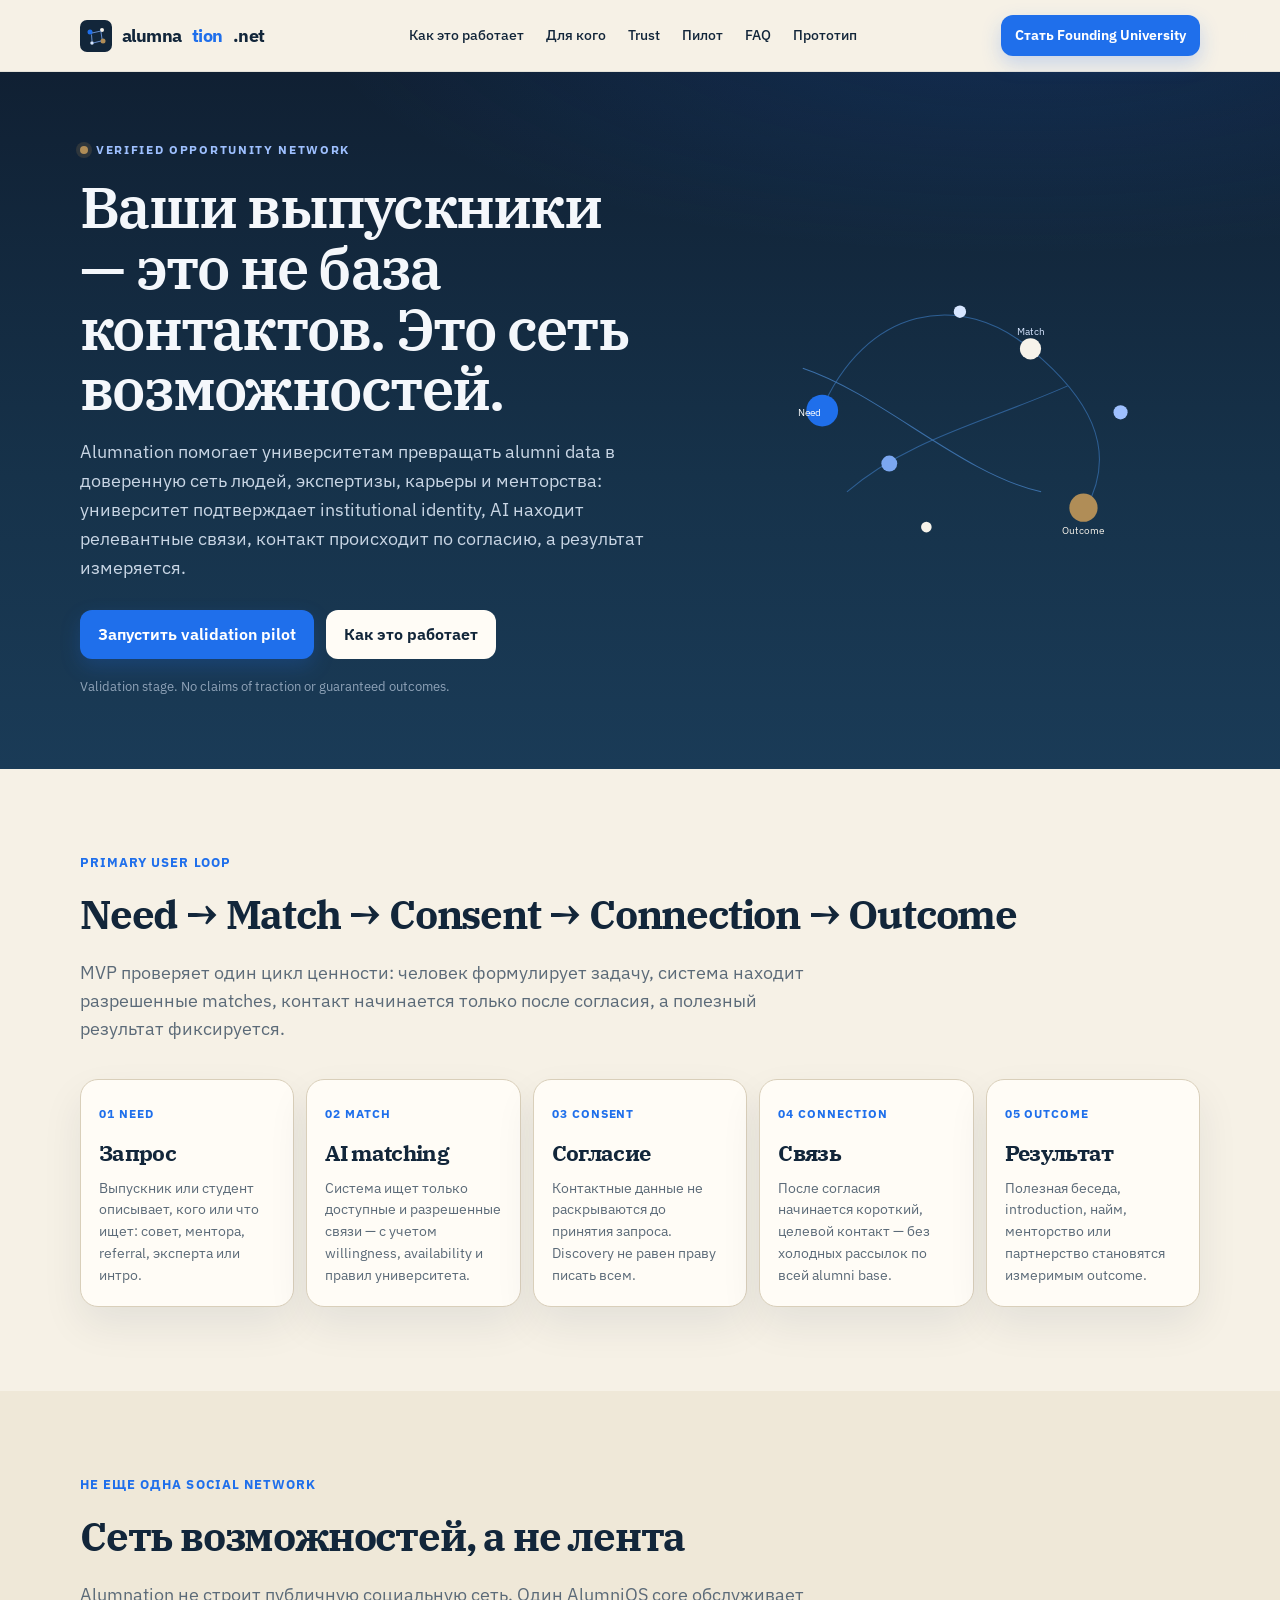
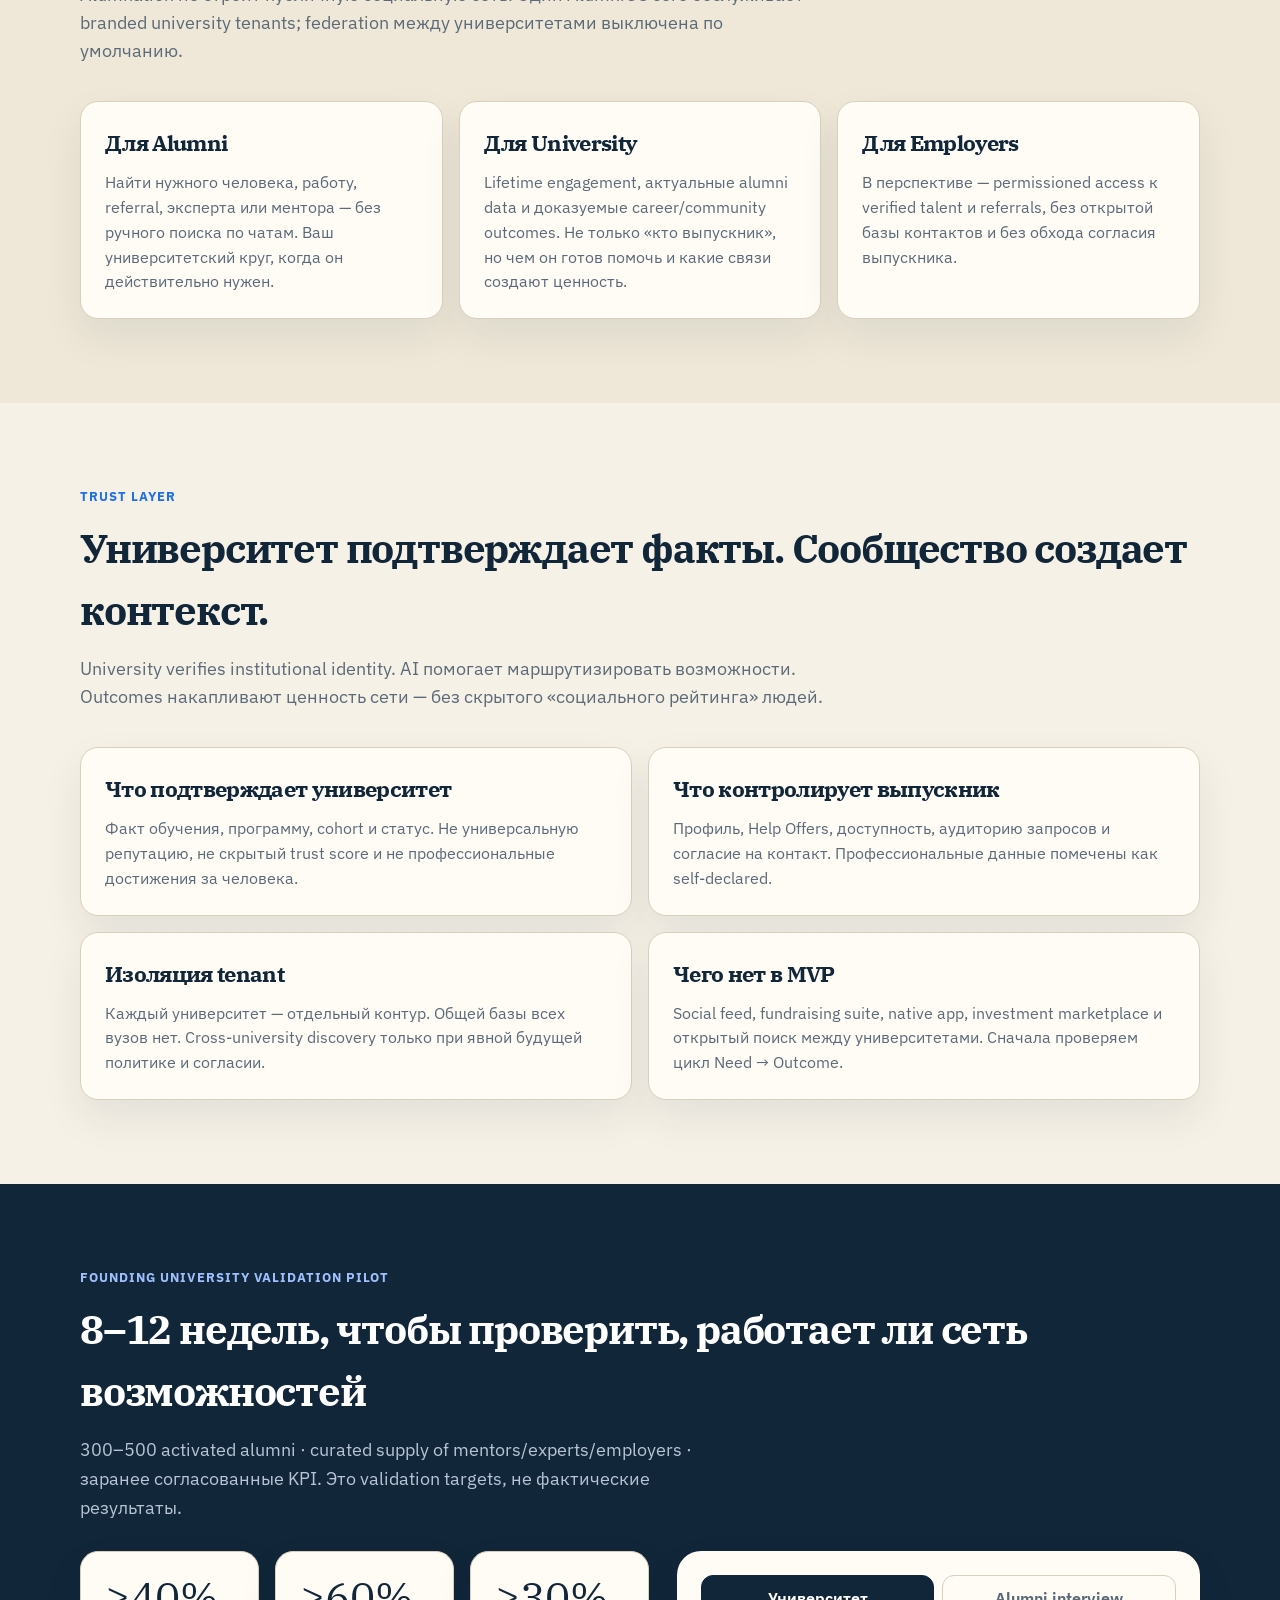
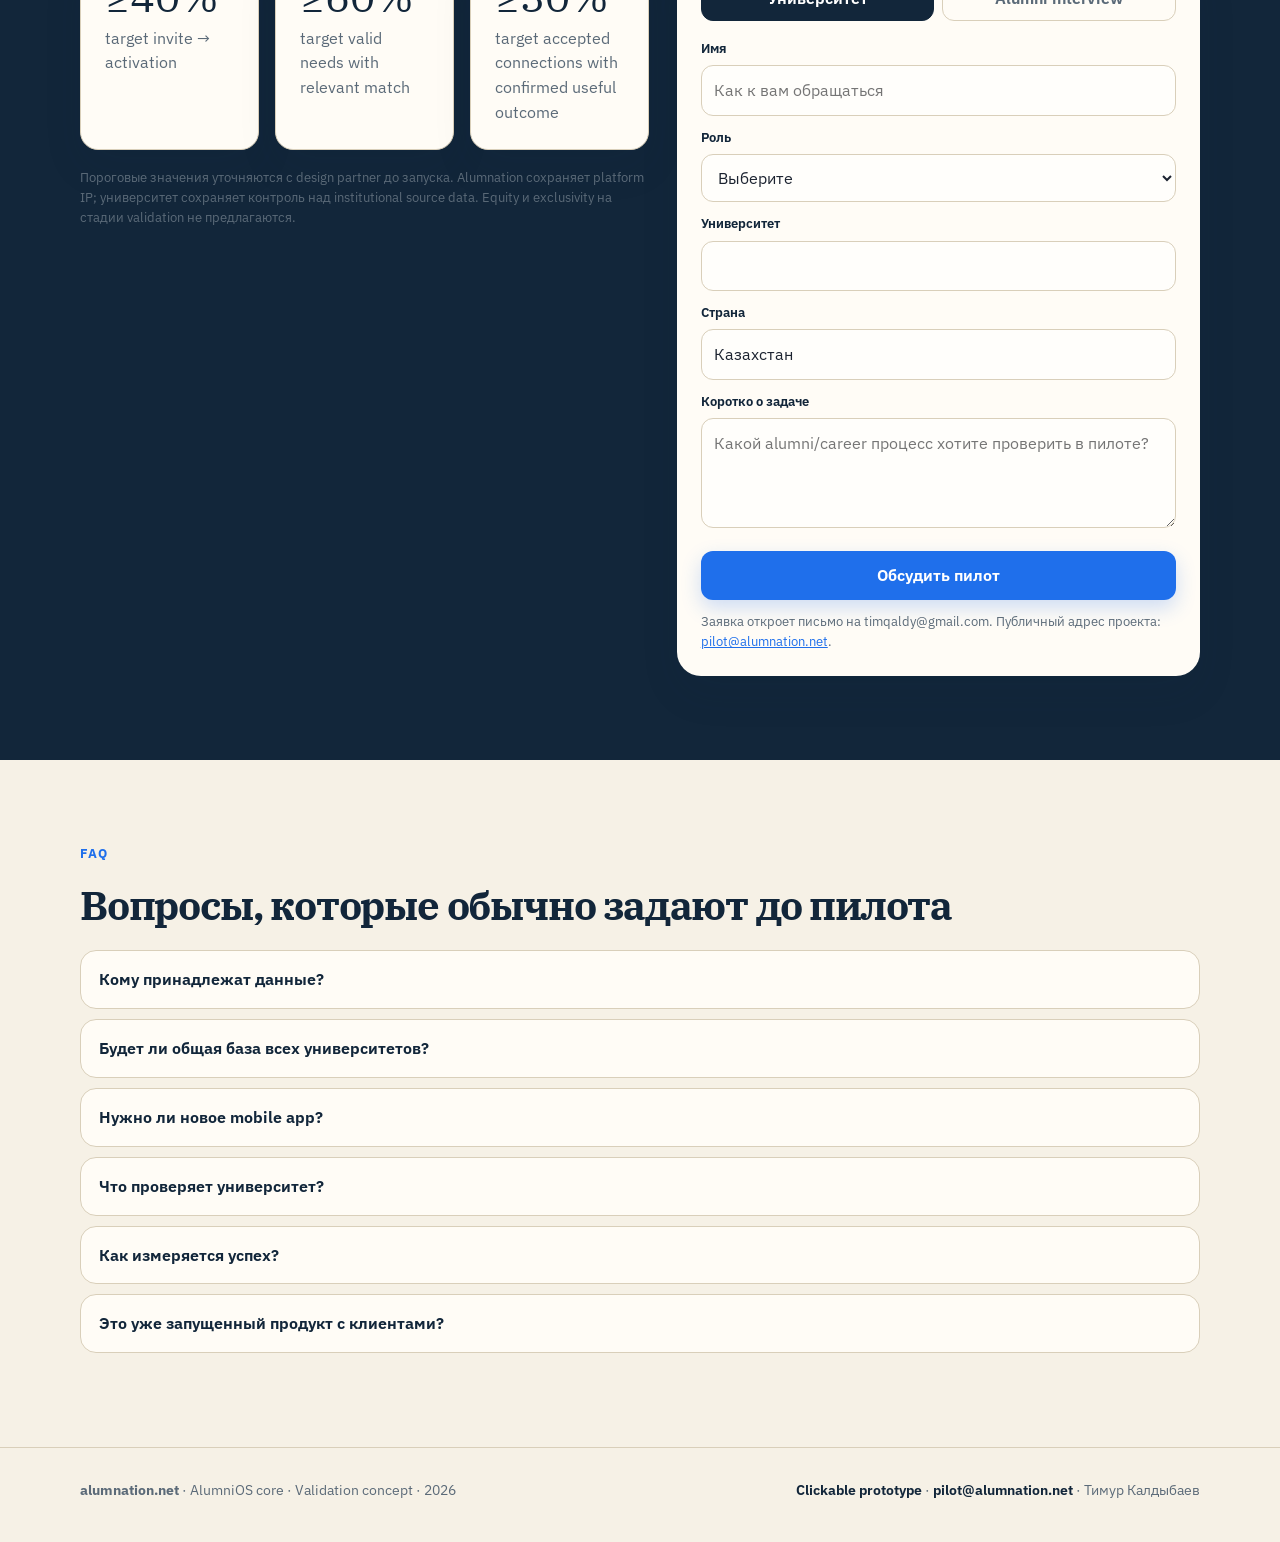
==== index.html @ 116d9bea "Publish Alumnation validation landing for alumnation.net. Co-authored-by: Cursor <cursoragent@cursor" ====
<!doctype html>
<html lang="ru">
<head>
  <meta charset="utf-8">
  <meta name="viewport" content="width=device-width, initial-scale=1">
  <title>Alumnation — verified opportunity network</title>
  <meta name="description" content="Alumnation помогает университетам превращать alumni data в доверенную сеть людей, экспертизы, карьеры и менторства. Validation pilot для Founding University.">
  <link rel="canonical" href="https://alumnation.net/">
  <meta property="og:type" content="website">
  <meta property="og:url" content="https://alumnation.net/">
  <meta property="og:title" content="Alumnation — verified opportunity network">
  <meta property="og:description" content="Ваши выпускники — это не база контактов. Это сеть возможностей.">
  <meta property="og:locale" content="ru_RU">
  <meta name="twitter:card" content="summary_large_image">
  <link rel="icon" href="assets/favicon.svg" type="image/svg+xml">
  <link rel="preconnect" href="https://fonts.googleapis.com">
  <link rel="preconnect" href="https://fonts.gstatic.com" crossorigin>
  <link href="https://fonts.googleapis.com/css2?family=IBM+Plex+Sans:wght@400;500;600;700&family=IBM+Plex+Serif:wght@500;600&display=swap" rel="stylesheet">
  <link rel="stylesheet" href="css/styles.css">
  <script type="application/ld+json">
  {
    "@context": "https://schema.org",
    "@type": "Organization",
    "name": "Alumnation",
    "url": "https://alumnation.net",
    "email": "pilot@alumnation.net",
    "description": "Verified opportunity network for universities and alumni. Validation stage."
  }
  </script>
</head>
<body>
  <a class="skip" href="#main">К содержанию</a>
  <header class="site-header">
    <div class="wrap header-inner">
      <a class="brand" href="./">
        <img class="brand-mark" src="assets/favicon.svg" alt="">
        alumna<b>tion</b>.net
      </a>
      <nav class="nav" id="nav">
        <a href="#how">Как это работает</a>
        <a href="#why">Для кого</a>
        <a href="#trust">Trust</a>
        <a href="#pilot">Пилот</a>
        <a href="#faq">FAQ</a>
        <a href="prototype.html">Прототип</a>
      </nav>
      <a class="btn header-cta" href="#pilot" data-event="cta_pilot_click" data-source="header">Стать Founding University</a>
      <button class="menu-toggle" type="button" aria-label="Меню" aria-expanded="false">☰</button>
    </div>
  </header>

  <main id="main">
    <section class="hero">
      <div class="wrap hero-grid">
        <div>
          <div class="eyebrow">VERIFIED OPPORTUNITY NETWORK</div>
          <h1>Ваши выпускники — это не база контактов. Это сеть возможностей.</h1>
          <p class="lead">Alumnation помогает университетам превращать alumni data в доверенную сеть людей, экспертизы, карьеры и менторства: университет подтверждает institutional identity, AI находит релевантные связи, контакт происходит по согласию, а результат измеряется.</p>
          <div class="hero-actions">
            <a class="btn" href="#pilot" data-event="cta_pilot_click" data-source="hero">Запустить validation pilot</a>
            <a class="btn light" href="#how">Как это работает</a>
          </div>
          <p class="trust-note">Validation stage. No claims of traction or guaranteed outcomes.</p>
        </div>
        <div class="network" aria-hidden="true">
          <svg viewBox="0 0 520 420" fill="none">
            <path d="M90 210 C140 90, 250 70, 330 140 C390 190, 430 250, 390 320" stroke="#2E5F94" stroke-width="1.2"/>
            <path d="M120 300 C190 240, 280 220, 370 180" stroke="#2E5F94" stroke-width="1.2"/>
            <path d="M70 160 C160 190, 250 280, 340 300" stroke="#3B6FA8" stroke-width="1.2"/>
            <circle class="node-pulse" cx="92" cy="208" r="18" fill="#1F6FEB"/>
            <circle class="node-pulse" cx="328" cy="138" r="12" fill="#F7F3EA"/>
            <circle class="node-pulse" cx="388" cy="318" r="16" fill="#B08D57"/>
            <circle cx="168" cy="268" r="9" fill="#7BA7F0"/>
            <circle cx="248" cy="96" r="7" fill="#D7E6FF"/>
            <circle cx="430" cy="210" r="8" fill="#9EC0FF"/>
            <circle cx="210" cy="340" r="6" fill="#F7F3EA"/>
            <text x="78" y="214" text-anchor="middle" fill="#fff" font-size="11" font-family="IBM Plex Sans, sans-serif">Need</text>
            <text x="328" y="122" text-anchor="middle" fill="#D7E6FF" font-size="11" font-family="IBM Plex Sans, sans-serif">Match</text>
            <text x="388" y="348" text-anchor="middle" fill="#F7F3EA" font-size="11" font-family="IBM Plex Sans, sans-serif">Outcome</text>
          </svg>
        </div>
      </div>
    </section>

    <section class="section" id="how">
      <div class="wrap">
        <p class="kicker">Primary user loop</p>
        <h2>Need → Match → Consent → Connection → Outcome</h2>
        <p class="sub">MVP проверяет один цикл ценности: человек формулирует задачу, система находит разрешенные matches, контакт начинается только после согласия, а полезный результат фиксируется.</p>
        <div class="loop">
          <article class="loop-item"><span>01 NEED</span><h3>Запрос</h3><p>Выпускник или студент описывает, кого или что ищет: совет, ментора, referral, эксперта или интро.</p></article>
          <article class="loop-item"><span>02 MATCH</span><h3>AI matching</h3><p>Система ищет только доступные и разрешенные связи — с учетом willingness, availability и правил университета.</p></article>
          <article class="loop-item"><span>03 CONSENT</span><h3>Согласие</h3><p>Контактные данные не раскрываются до принятия запроса. Discovery не равен праву писать всем.</p></article>
          <article class="loop-item"><span>04 CONNECTION</span><h3>Связь</h3><p>После согласия начинается короткий, целевой контакт — без холодных рассылок по всей alumni base.</p></article>
          <article class="loop-item"><span>05 OUTCOME</span><h3>Результат</h3><p>Полезная беседа, introduction, найм, менторство или партнерство становятся измеримым outcome.</p></article>
        </div>
      </div>
    </section>

    <section class="section soft" id="why">
      <div class="wrap">
        <p class="kicker">Не еще одна social network</p>
        <h2>Сеть возможностей, а не лента</h2>
        <p class="sub">Alumnation не строит публичную социальную сеть. Один AlumniOS core обслуживает branded university tenants; federation между университетами выключена по умолчанию.</p>
        <div class="grid-3">
          <article class="card">
            <h3>Для Alumni</h3>
            <p>Найти нужного человека, работу, referral, эксперта или ментора — без ручного поиска по чатам. Ваш университетский круг, когда он действительно нужен.</p>
          </article>
          <article class="card">
            <h3>Для University</h3>
            <p>Lifetime engagement, актуальные alumni data и доказуемые career/community outcomes. Не только «кто выпускник», но чем он готов помочь и какие связи создают ценность.</p>
          </article>
          <article class="card">
            <h3>Для Employers</h3>
            <p>В перспективе — permissioned access к verified talent и referrals, без открытой базы контактов и без обхода согласия выпускника.</p>
          </article>
        </div>
      </div>
    </section>

    <section class="section" id="trust">
      <div class="wrap">
        <p class="kicker">Trust layer</p>
        <h2>Университет подтверждает факты. Сообщество создает контекст.</h2>
        <p class="sub">University verifies institutional identity. AI помогает маршрутизировать возможности. Outcomes накапливают ценность сети — без скрытого «социального рейтинга» людей.</p>
        <div class="grid-2">
          <article class="card">
            <h3>Что подтверждает университет</h3>
            <p>Факт обучения, программу, cohort и статус. Не универсальную репутацию, не скрытый trust score и не профессиональные достижения за человека.</p>
          </article>
          <article class="card">
            <h3>Что контролирует выпускник</h3>
            <p>Профиль, Help Offers, доступность, аудиторию запросов и согласие на контакт. Профессиональные данные помечены как self-declared.</p>
          </article>
          <article class="card">
            <h3>Изоляция tenant</h3>
            <p>Каждый университет — отдельный контур. Общей базы всех вузов нет. Cross-university discovery только при явной будущей политике и согласии.</p>
          </article>
          <article class="card">
            <h3>Чего нет в MVP</h3>
            <p>Social feed, fundraising suite, native app, investment marketplace и открытый поиск между университетами. Сначала проверяем цикл Need → Outcome.</p>
          </article>
        </div>
      </div>
    </section>

    <section class="section navy" id="pilot">
      <div class="wrap">
        <p class="kicker">Founding University Validation Pilot</p>
        <h2>8–12 недель, чтобы проверить, работает ли сеть возможностей</h2>
        <p class="lead">300–500 activated alumni · curated supply of mentors/experts/employers · заранее согласованные KPI. Это validation targets, не фактические результаты.</p>
        <div class="pilot-layout">
          <div>
            <div class="grid-3" style="margin-bottom:18px">
              <article class="card"><div class="metric">≥40%</div><p>target invite → activation</p></article>
              <article class="card"><div class="metric">≥60%</div><p>target valid needs with relevant match</p></article>
              <article class="card"><div class="metric">≥30%</div><p>target accepted connections with confirmed useful outcome</p></article>
            </div>
            <p class="small">Пороговые значения уточняются с design partner до запуска. Alumnation сохраняет platform IP; университет сохраняет контроль над institutional source data. Equity и exclusivity на стадии validation не предлагаются.</p>
          </div>
          <div class="form">
            <div class="tabs">
              <button class="tab active" type="button" data-target="university">Университет</button>
              <button class="tab" type="button" data-target="alumni">Alumni interview</button>
            </div>
            <form id="university-form">
                <label for="name">Имя</label>
                <input id="name" name="Имя" required placeholder="Как к вам обращаться">
                <label for="role">Роль</label>
                <select id="role" name="Роль" required>
                  <option value="">Выберите</option>
                  <option>Rector / leadership</option>
                  <option>Alumni Office / Advancement</option>
                  <option>Career Center</option>
                  <option>IT / Security</option>
                  <option>Другое</option>
                </select>
                <label for="university">Университет</label>
                <input id="university" name="Университет" required>
                <label for="country">Страна</label>
                <input id="country" name="Страна" value="Казахстан">
                <label for="message">Коротко о задаче</label>
                <textarea id="message" name="Сообщение" placeholder="Какой alumni/career процесс хотите проверить в пилоте?"></textarea>
                <button class="btn" type="submit" data-event="pilot_form_submit" data-source="university">Обсудить пилот</button>
            </form>
            <form id="alumni-form" hidden>
                <label for="aname">Имя</label>
                <input id="aname" name="Имя" required>
                <label for="auni">Университет</label>
                <input id="auni" name="Университет" required>
                <label for="amail">Email</label>
                <input id="amail" name="Email" type="email" required>
                <label for="anote">Чем готовы поделиться в интервью</label>
                <textarea id="anote" name="Комментарий" placeholder="Как сейчас ищете помощь внутри alumni network?"></textarea>
                <button class="btn" type="submit" data-event="pilot_form_submit" data-source="alumni">Записаться на интервью</button>
            </form>
            <p class="form-note">Заявка откроет письмо на timqaldy@gmail.com. Публичный адрес проекта: <a href="mailto:pilot@alumnation.net">pilot@alumnation.net</a>.</p>
          </div>
        </div>
      </div>
    </section>

    <section class="section" id="faq">
      <div class="wrap">
        <p class="kicker">FAQ</p>
        <h2>Вопросы, которые обычно задают до пилота</h2>
        <div class="faq">
          <details>
            <summary>Кому принадлежат данные?</summary>
            <p>University source data остается под контролем университета и договора. Участники управляют видимостью профиля и согласием. Alumnation обрабатывает данные, чтобы предоставить сервис.</p>
          </details>
          <details>
            <summary>Будет ли общая база всех университетов?</summary>
            <p>Нет. Каждый tenant изолирован. Cross-university discovery потребует отдельной будущей federation policy и явного согласия.</p>
          </details>
          <details>
            <summary>Нужно ли новое mobile app?</summary>
            <p>Нет для MVP. Сначала responsive web/PWA и существующие каналы приглашений.</p>
          </details>
          <details>
            <summary>Что проверяет университет?</summary>
            <p>Institutional facts: affiliation, программа, степень, статус. Это не универсальный reputation score.</p>
          </details>
          <details>
            <summary>Как измеряется успех?</summary>
            <p>Activation, Help Offer supply, реальные Needs, relevant matches, accepted connections и confirmed useful outcomes. Не MAU ради MAU.</p>
          </details>
          <details>
            <summary>Это уже запущенный продукт с клиентами?</summary>
            <p>Нет. Сейчас validation stage: Founding University pilot, интервью и проверка loop ценности. Мы не заявляем traction и не обещаем гарантированные outcomes.</p>
          </details>
        </div>
      </div>
    </section>
  </main>

  <footer class="footer">
    <div class="wrap footer-inner">
      <div><b>alumnation.net</b> · AlumniOS core · Validation concept · 2026</div>
      <div>
        <a href="prototype.html">Clickable prototype</a>
        · <a href="mailto:pilot@alumnation.net">pilot@alumnation.net</a>
        · Тимур Калдыбаев
      </div>
    </div>
  </footer>
  <script src="js/main.js"></script>
</body>
</html>
---- css/styles.css ----
:root {
  --navy: #12263A;
  --navy-deep: #0B1824;
  --blue: #1F6FEB;
  --blue-hover: #1558C0;
  --blue-soft: #D7E6FF;
  --gold: #B08D57;
  --paper: #F6F1E6;
  --paper-2: #EFE8D8;
  --ink: #1C2330;
  --muted: #5B6A78;
  --line: #D9CFBA;
  --white: #FFFCF6;
  --shadow: 0 18px 40px rgba(18, 38, 58, 0.08);
  --radius: 18px;
  --max: 1120px;
  --header: 72px;
}

* { box-sizing: border-box; }
html { scroll-behavior: smooth; }
html, body { margin: 0; padding: 0; }
body {
  font-family: "IBM Plex Sans", "Segoe UI", sans-serif;
  color: var(--ink);
  background: var(--paper);
  line-height: 1.55;
}

img, svg { max-width: 100%; display: block; }
a { color: var(--blue); }
button, input, select, textarea { font: inherit; }

.skip {
  position: absolute;
  left: -999px;
  top: 8px;
  background: var(--blue);
  color: #fff;
  padding: 8px 12px;
  z-index: 100;
}
.skip:focus { left: 8px; }

.wrap {
  width: min(var(--max), calc(100% - 40px));
  margin: 0 auto;
}

.site-header {
  position: sticky;
  top: 0;
  z-index: 20;
  height: var(--header);
  display: flex;
  align-items: center;
  background: rgba(246, 241, 230, 0.88);
  backdrop-filter: blur(16px);
  border-bottom: 1px solid rgba(18, 38, 58, 0.08);
}

.header-inner {
  display: flex;
  align-items: center;
  justify-content: space-between;
  gap: 16px;
}

.brand {
  display: flex;
  align-items: center;
  gap: 10px;
  text-decoration: none;
  color: var(--navy);
  font-weight: 700;
  font-size: 18px;
  letter-spacing: -0.03em;
}
.brand b { color: var(--blue); font-weight: 700; }
.brand-mark {
  width: 32px;
  height: 32px;
}

.nav {
  display: flex;
  align-items: center;
  gap: 22px;
}
.nav a {
  color: var(--navy);
  text-decoration: none;
  font-size: 14px;
  font-weight: 500;
}
.nav a:hover { color: var(--blue); }

.btn {
  display: inline-flex;
  align-items: center;
  justify-content: center;
  gap: 8px;
  border: 0;
  border-radius: 12px;
  padding: 12px 18px;
  background: var(--blue);
  color: #fff;
  text-decoration: none;
  font-weight: 650;
  cursor: pointer;
  box-shadow: 0 8px 20px rgba(31, 111, 235, 0.22);
}
.btn:hover { background: var(--blue-hover); }
.btn.ghost {
  background: transparent;
  color: var(--navy);
  border: 1px solid var(--line);
  box-shadow: none;
}
.btn.ghost:hover { border-color: var(--blue); color: var(--blue); }
.btn.light {
  background: var(--white);
  color: var(--navy);
  box-shadow: none;
}
.header-cta { padding: 10px 14px; font-size: 14px; }

.menu-toggle {
  display: none;
  width: 42px;
  height: 42px;
  border: 1px solid var(--line);
  border-radius: 10px;
  background: var(--white);
}

.hero {
  position: relative;
  overflow: hidden;
  padding: 64px 0 72px;
  background:
    radial-gradient(1200px 420px at 80% -10%, rgba(31, 111, 235, 0.18), transparent 60%),
    linear-gradient(180deg, #102033 0%, #16324A 58%, #1A3B57 100%);
  color: #F4F7FB;
}
.hero-grid {
  display: grid;
  grid-template-columns: 1.15fr 0.85fr;
  gap: 40px;
  align-items: center;
}
.eyebrow {
  display: inline-flex;
  align-items: center;
  gap: 8px;
  color: #9EC0FF;
  font-size: 12px;
  font-weight: 700;
  letter-spacing: 0.14em;
}
.eyebrow::before {
  content: "";
  width: 8px;
  height: 8px;
  border-radius: 50%;
  background: var(--gold);
  box-shadow: 0 0 0 4px rgba(176, 141, 87, 0.18);
}
h1, h2, h3 { font-family: "IBM Plex Serif", Georgia, serif; letter-spacing: -0.03em; }
.hero h1 {
  margin: 16px 0 18px;
  font-size: clamp(34px, 5vw, 58px);
  line-height: 1.05;
  max-width: 16ch;
  font-weight: 600;
}
.lead {
  font-size: 18px;
  line-height: 1.6;
  color: #C9D6E5;
  max-width: 58ch;
  margin: 0 0 28px;
}
.hero-actions { display: flex; flex-wrap: wrap; gap: 12px; }
.trust-note {
  margin: 18px 0 0;
  color: #8FA3B8;
  font-size: 13px;
}

.network {
  position: relative;
  min-height: 380px;
}
.network svg { width: 100%; height: auto; }
.node-pulse {
  transform-origin: center;
  animation: pulse 3.6s ease-in-out infinite;
}
.node-pulse:nth-child(2) { animation-delay: 0.6s; }
.node-pulse:nth-child(3) { animation-delay: 1.2s; }
@keyframes pulse {
  0%, 100% { opacity: 0.45; }
  50% { opacity: 1; }
}

.section { padding: 84px 0; }
.section.soft { background: var(--paper-2); }
.section.navy {
  background: var(--navy);
  color: #E8EEF5;
}
.section.navy .muted, .section.navy .lead { color: #B7C5D4; }
.kicker {
  color: var(--blue);
  font-size: 13px;
  font-weight: 700;
  letter-spacing: 0.08em;
  text-transform: uppercase;
  margin: 0 0 10px;
}
.section.navy .kicker { color: #9EC0FF; }
h2 { font-size: clamp(28px, 4vw, 40px); margin: 0 0 14px; color: var(--navy); }
.section.navy h2 { color: #fff; }
.sub {
  color: var(--muted);
  max-width: 68ch;
  margin: 0 0 36px;
  font-size: 18px;
}

.loop {
  display: grid;
  grid-template-columns: repeat(5, 1fr);
  gap: 12px;
  margin-top: 8px;
}
.loop-item {
  background: var(--white);
  border: 1px solid var(--line);
  border-radius: var(--radius);
  padding: 20px 18px;
  min-height: 180px;
  box-shadow: var(--shadow);
}
.loop-item span {
  display: inline-block;
  color: var(--blue);
  font-size: 12px;
  font-weight: 700;
  letter-spacing: 0.08em;
  margin-bottom: 12px;
}
.loop-item h3 { margin: 0 0 8px; font-size: 22px; color: var(--navy); }
.loop-item p { margin: 0; color: var(--muted); font-size: 14px; }

.grid-3, .grid-2 {
  display: grid;
  gap: 16px;
}
.grid-3 { grid-template-columns: repeat(3, 1fr); }
.grid-2 { grid-template-columns: 1fr 1fr; }

.card {
  background: var(--white);
  border: 1px solid var(--line);
  border-radius: var(--radius);
  padding: 24px;
  box-shadow: var(--shadow);
}
.card h3 { margin: 0 0 10px; font-size: 22px; color: var(--navy); }
.card p { margin: 0; color: var(--muted); }
.card ul { margin: 10px 0 0; padding-left: 18px; color: var(--muted); }

.metric {
  font-family: "IBM Plex Serif", Georgia, serif;
  font-size: 42px;
  color: var(--navy);
  line-height: 1;
  margin-bottom: 8px;
}
.small { font-size: 13px; color: var(--muted); }

.audience {
  display: grid;
  gap: 10px;
}
.audience b { color: var(--navy); }

.pilot-layout {
  display: grid;
  grid-template-columns: 1fr 0.92fr;
  gap: 28px;
  align-items: start;
}

.form {
  background: var(--white);
  color: var(--ink);
  border-radius: 24px;
  padding: 24px;
  box-shadow: var(--shadow);
}
.tabs {
  display: grid;
  grid-template-columns: 1fr 1fr;
  gap: 8px;
  margin-bottom: 18px;
}
.tab {
  border: 1px solid var(--line);
  background: transparent;
  border-radius: 12px;
  padding: 10px;
  cursor: pointer;
  color: var(--muted);
  font-weight: 650;
}
.tab.active {
  background: var(--navy);
  color: #fff;
  border-color: var(--navy);
}
label {
  display: block;
  font-size: 13px;
  font-weight: 650;
  margin: 12px 0 6px;
  color: var(--navy);
}
input, select, textarea {
  width: 100%;
  border: 1px solid var(--line);
  border-radius: 12px;
  padding: 12px 12px;
  background: #FFFEFB;
  color: var(--ink);
}
textarea { min-height: 110px; resize: vertical; }
.form .btn { width: 100%; margin-top: 16px; }
.form-note { margin: 12px 0 0; font-size: 13px; color: var(--muted); }

.faq details {
  background: var(--white);
  border: 1px solid var(--line);
  border-radius: 16px;
  padding: 16px 18px;
  margin-bottom: 10px;
}
.faq summary {
  cursor: pointer;
  font-weight: 650;
  color: var(--navy);
  list-style: none;
}
.faq summary::-webkit-details-marker { display: none; }
.faq details p { margin: 10px 0 0; color: var(--muted); }

.footer {
  padding: 32px 0 40px;
  border-top: 1px solid var(--line);
  color: var(--muted);
  font-size: 14px;
}
.footer-inner {
  display: flex;
  justify-content: space-between;
  gap: 16px;
  flex-wrap: wrap;
}
.footer a { color: var(--navy); text-decoration: none; font-weight: 650; }

.banner {
  display: flex;
  justify-content: space-between;
  gap: 12px;
  align-items: center;
  padding: 10px 16px;
  background: var(--navy);
  color: #fff;
  font-size: 14px;
}
.banner a { color: #9EC0FF; }

@media (max-width: 900px) {
  .hero-grid, .loop, .grid-3, .pilot-layout, .grid-2 { grid-template-columns: 1fr; }
  .nav { display: none; }
  .nav.open {
    display: flex;
    flex-direction: column;
    position: absolute;
    top: var(--header);
    left: 0;
    right: 0;
    background: var(--paper);
    padding: 16px 20px 20px;
    border-bottom: 1px solid var(--line);
    align-items: flex-start;
  }
  .menu-toggle { display: grid; place-items: center; }
  .hero { padding: 42px 0 48px; }
  .network { min-height: 240px; }
  .section { padding: 56px 0; }
}

@media (prefers-reduced-motion: reduce) {
  html { scroll-behavior: auto; }
  .node-pulse { animation: none; }
}
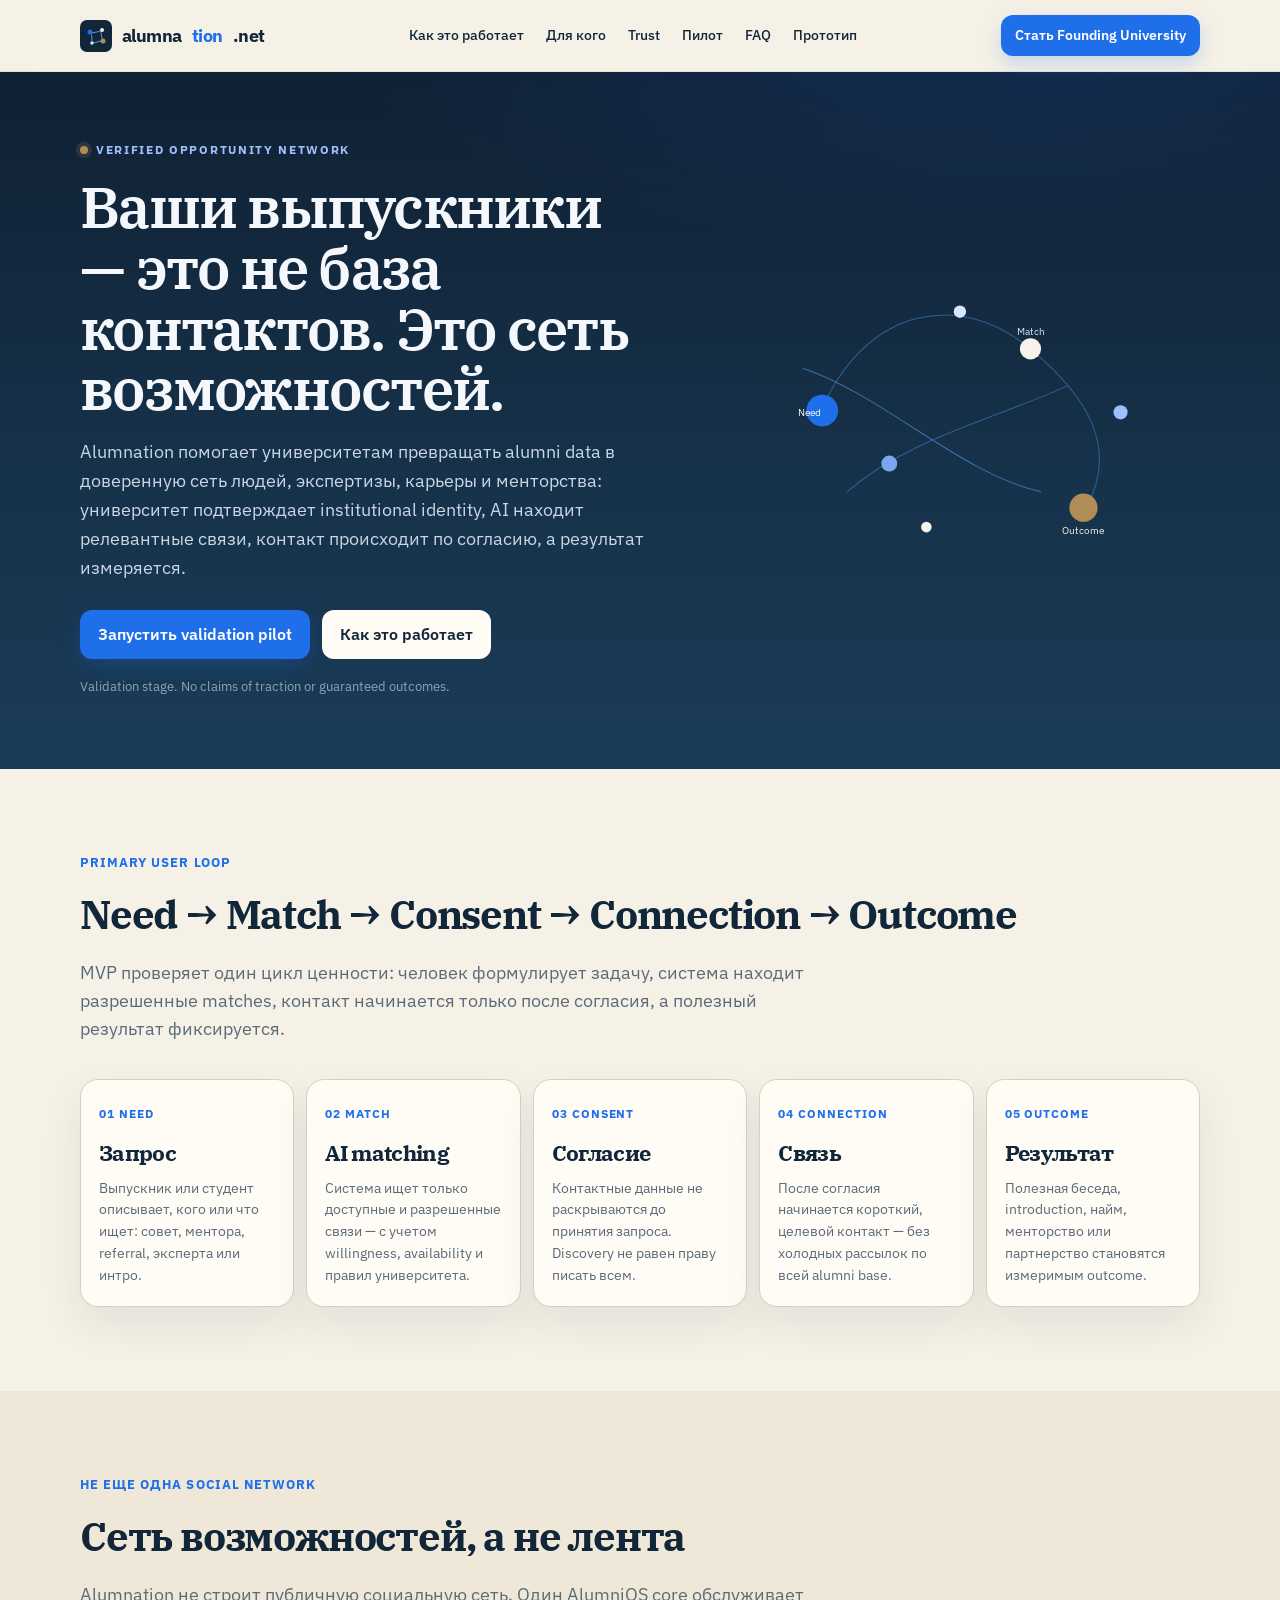
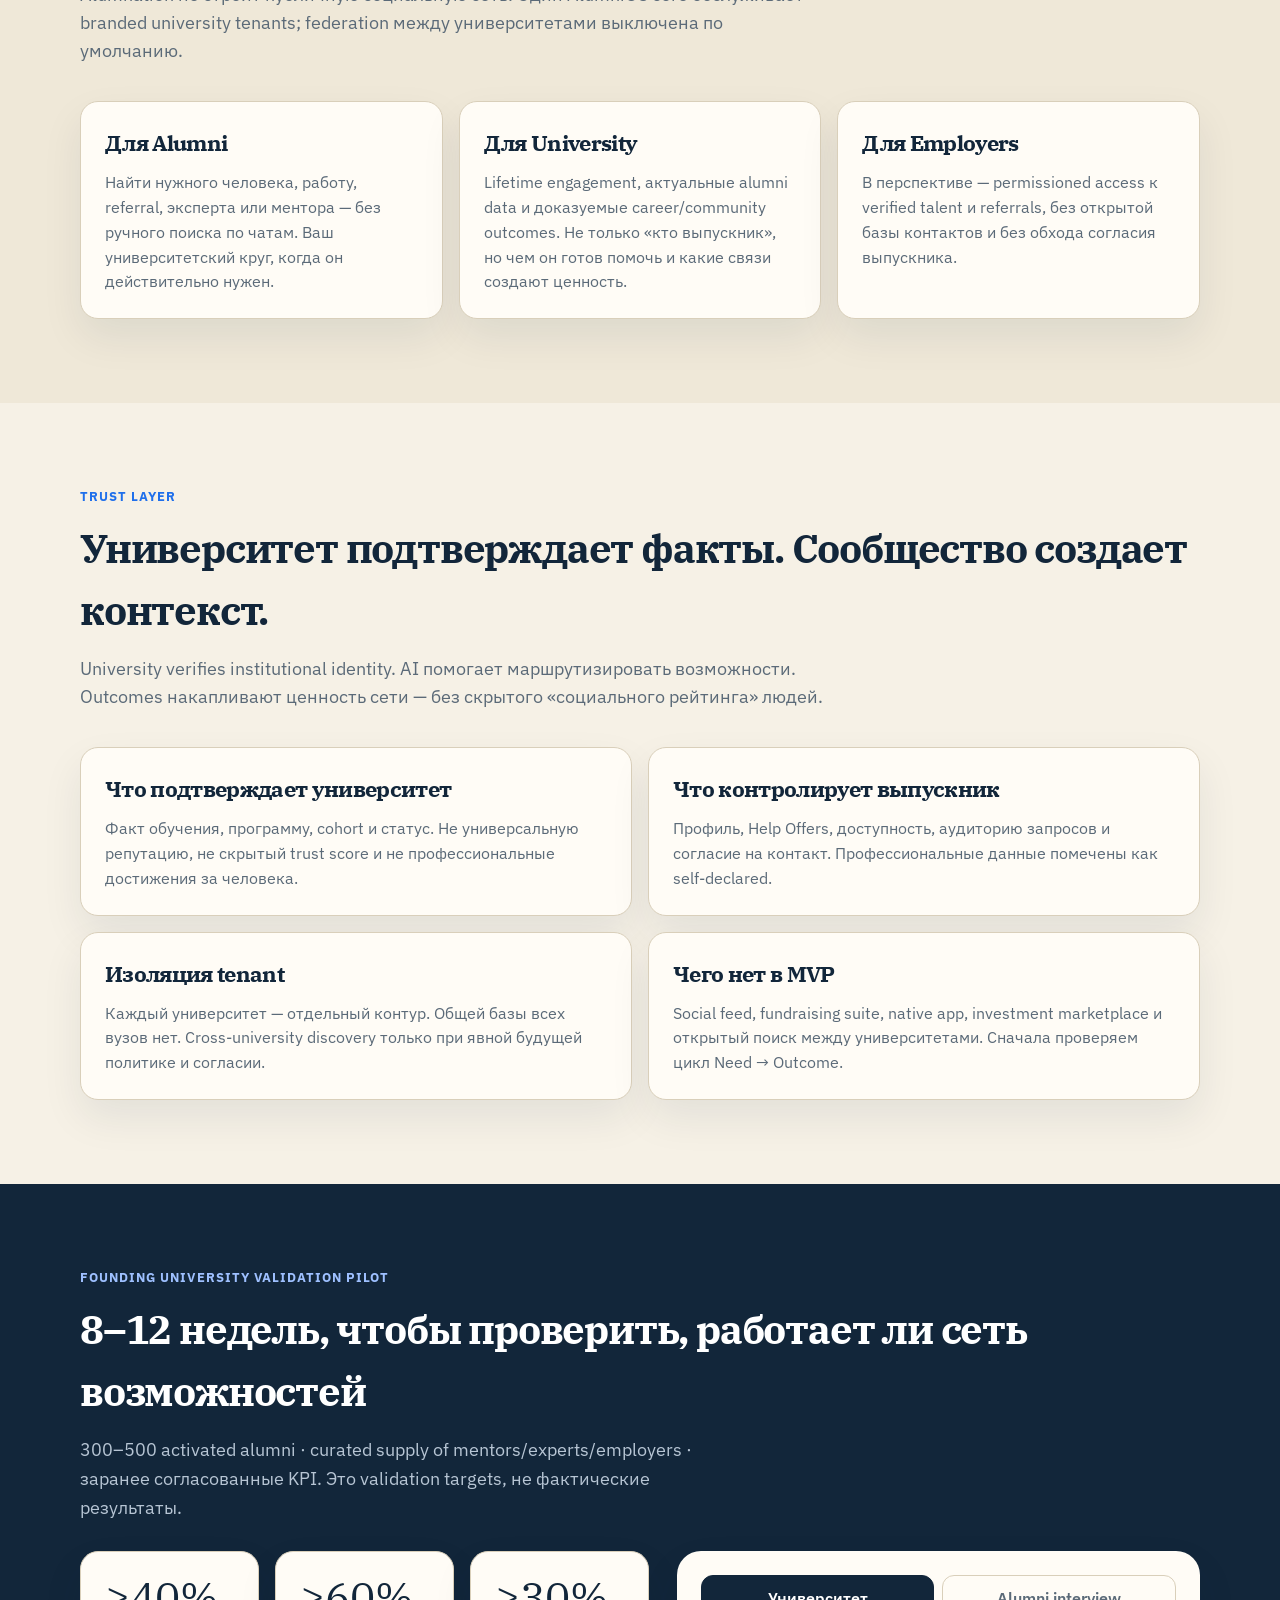
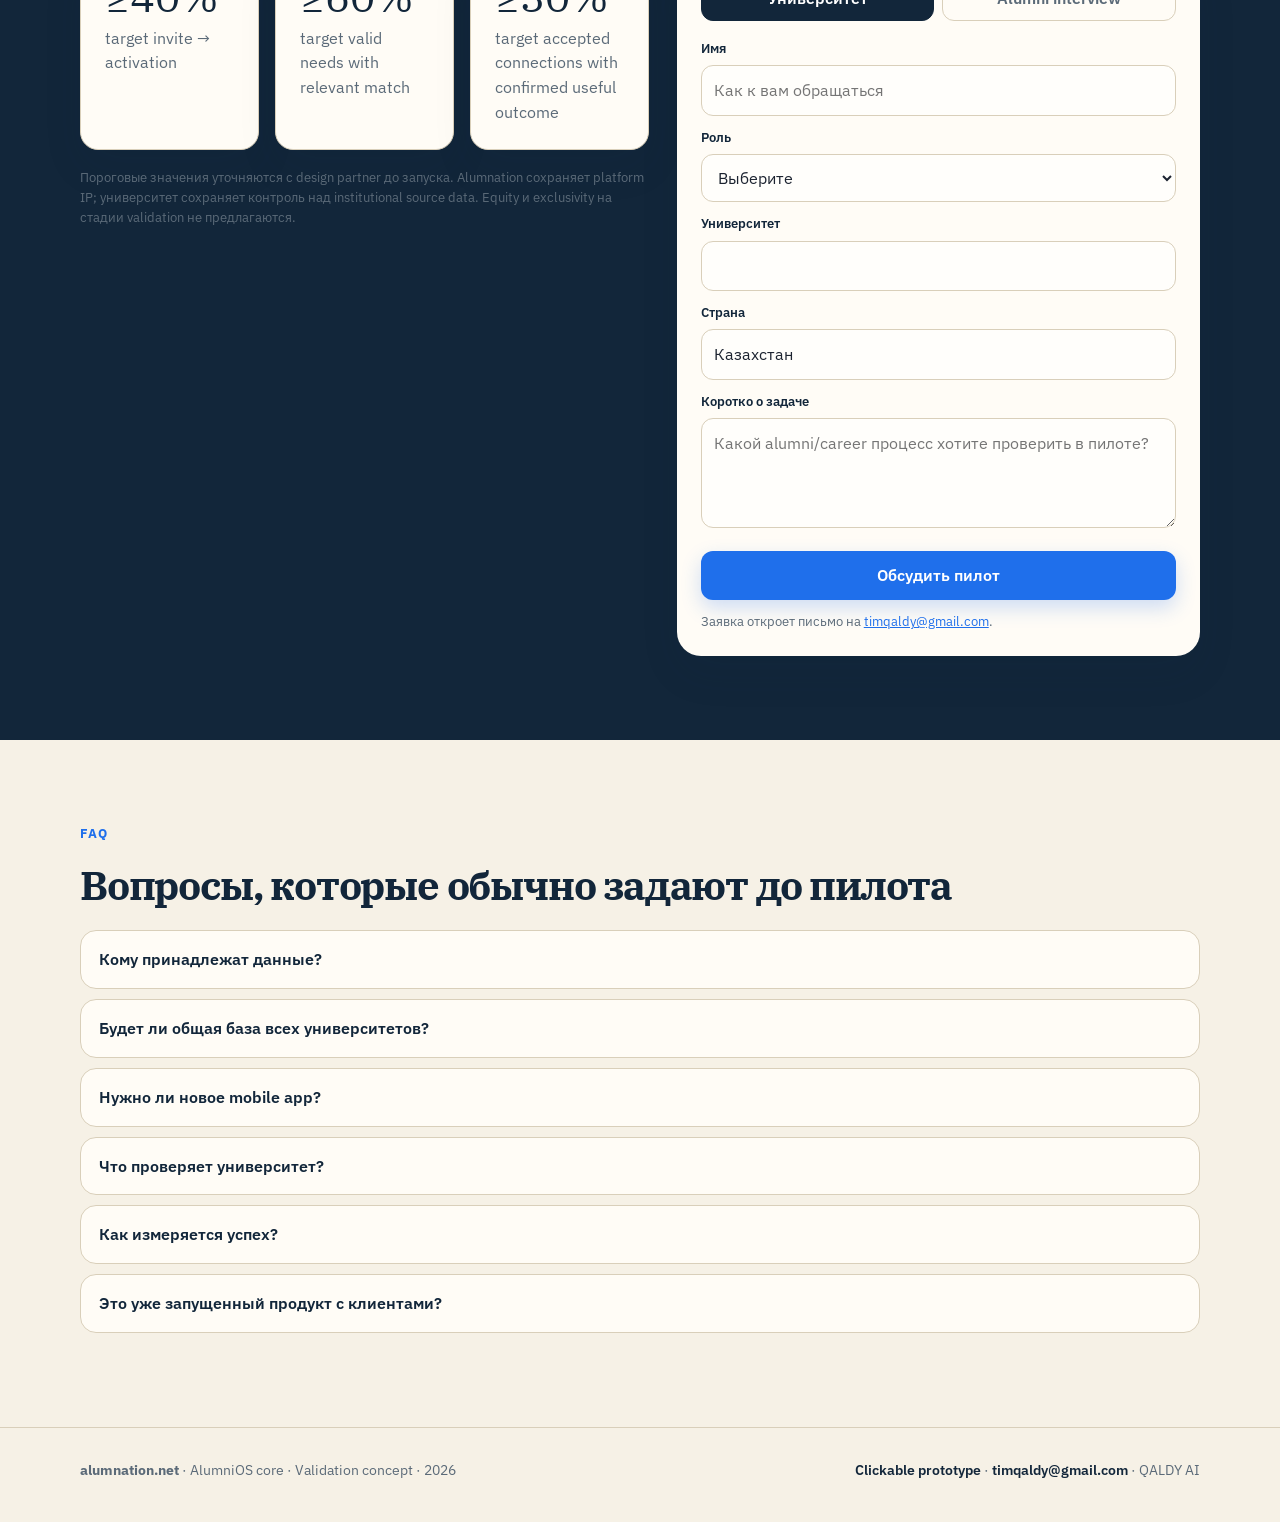
==== commit c731701f: "Update landing footer contact to QALDY AI. Co-authored-by: Cursor <cursoragent@cursor.com>" ====
--- a/index.html
+++ b/index.html
@@ -23,7 +23,7 @@
     "@type": "Organization",
     "name": "Alumnation",
     "url": "https://alumnation.net",
-    "email": "pilot@alumnation.net",
+    "email": "timqaldy@gmail.com",
     "description": "Verified opportunity network for universities and alumni. Validation stage."
   }
   </script>
@@ -195,7 +195,7 @@
                 <textarea id="anote" name="Комментарий" placeholder="Как сейчас ищете помощь внутри alumni network?"></textarea>
                 <button class="btn" type="submit" data-event="pilot_form_submit" data-source="alumni">Записаться на интервью</button>
             </form>
-            <p class="form-note">Заявка откроет письмо на timqaldy@gmail.com. Публичный адрес проекта: <a href="mailto:pilot@alumnation.net">pilot@alumnation.net</a>.</p>
+            <p class="form-note">Заявка откроет письмо на <a href="mailto:timqaldy@gmail.com">timqaldy@gmail.com</a>.</p>
           </div>
         </div>
       </div>
@@ -240,8 +240,8 @@
       <div><b>alumnation.net</b> · AlumniOS core · Validation concept · 2026</div>
       <div>
         <a href="prototype.html">Clickable prototype</a>
-        · <a href="mailto:pilot@alumnation.net">pilot@alumnation.net</a>
-        · Тимур Калдыбаев
+        · <a href="mailto:timqaldy@gmail.com">timqaldy@gmail.com</a>
+        · QALDY AI
       </div>
     </div>
   </footer>
--- a/css/styles.css
+++ b/css/styles.css
@@ -106,7 +106,7 @@
   background: var(--blue);
   color: #fff;
   text-decoration: none;
-  font-weight: 650;
+  font-weight: 600;
   cursor: pointer;
   box-shadow: 0 8px 20px rgba(31, 111, 235, 0.22);
 }
@@ -123,7 +123,7 @@
   color: var(--navy);
   box-shadow: none;
 }
-.header-cta { padding: 10px 14px; font-size: 14px; }
+.header-cta { padding: 10px 14px; font-size: 14px; white-space: nowrap; }
 
 .menu-toggle {
   display: none;
@@ -314,7 +314,7 @@
   padding: 10px;
   cursor: pointer;
   color: var(--muted);
-  font-weight: 650;
+  font-weight: 600;
 }
 .tab.active {
   background: var(--navy);
@@ -324,7 +324,7 @@
 label {
   display: block;
   font-size: 13px;
-  font-weight: 650;
+  font-weight: 600;
   margin: 12px 0 6px;
   color: var(--navy);
 }
@@ -349,7 +349,7 @@
 }
 .faq summary {
   cursor: pointer;
-  font-weight: 650;
+  font-weight: 600;
   color: var(--navy);
   list-style: none;
 }
@@ -368,7 +368,7 @@
   gap: 16px;
   flex-wrap: wrap;
 }
-.footer a { color: var(--navy); text-decoration: none; font-weight: 650; }
+.footer a { color: var(--navy); text-decoration: none; font-weight: 600; }
 
 .banner {
   display: flex;
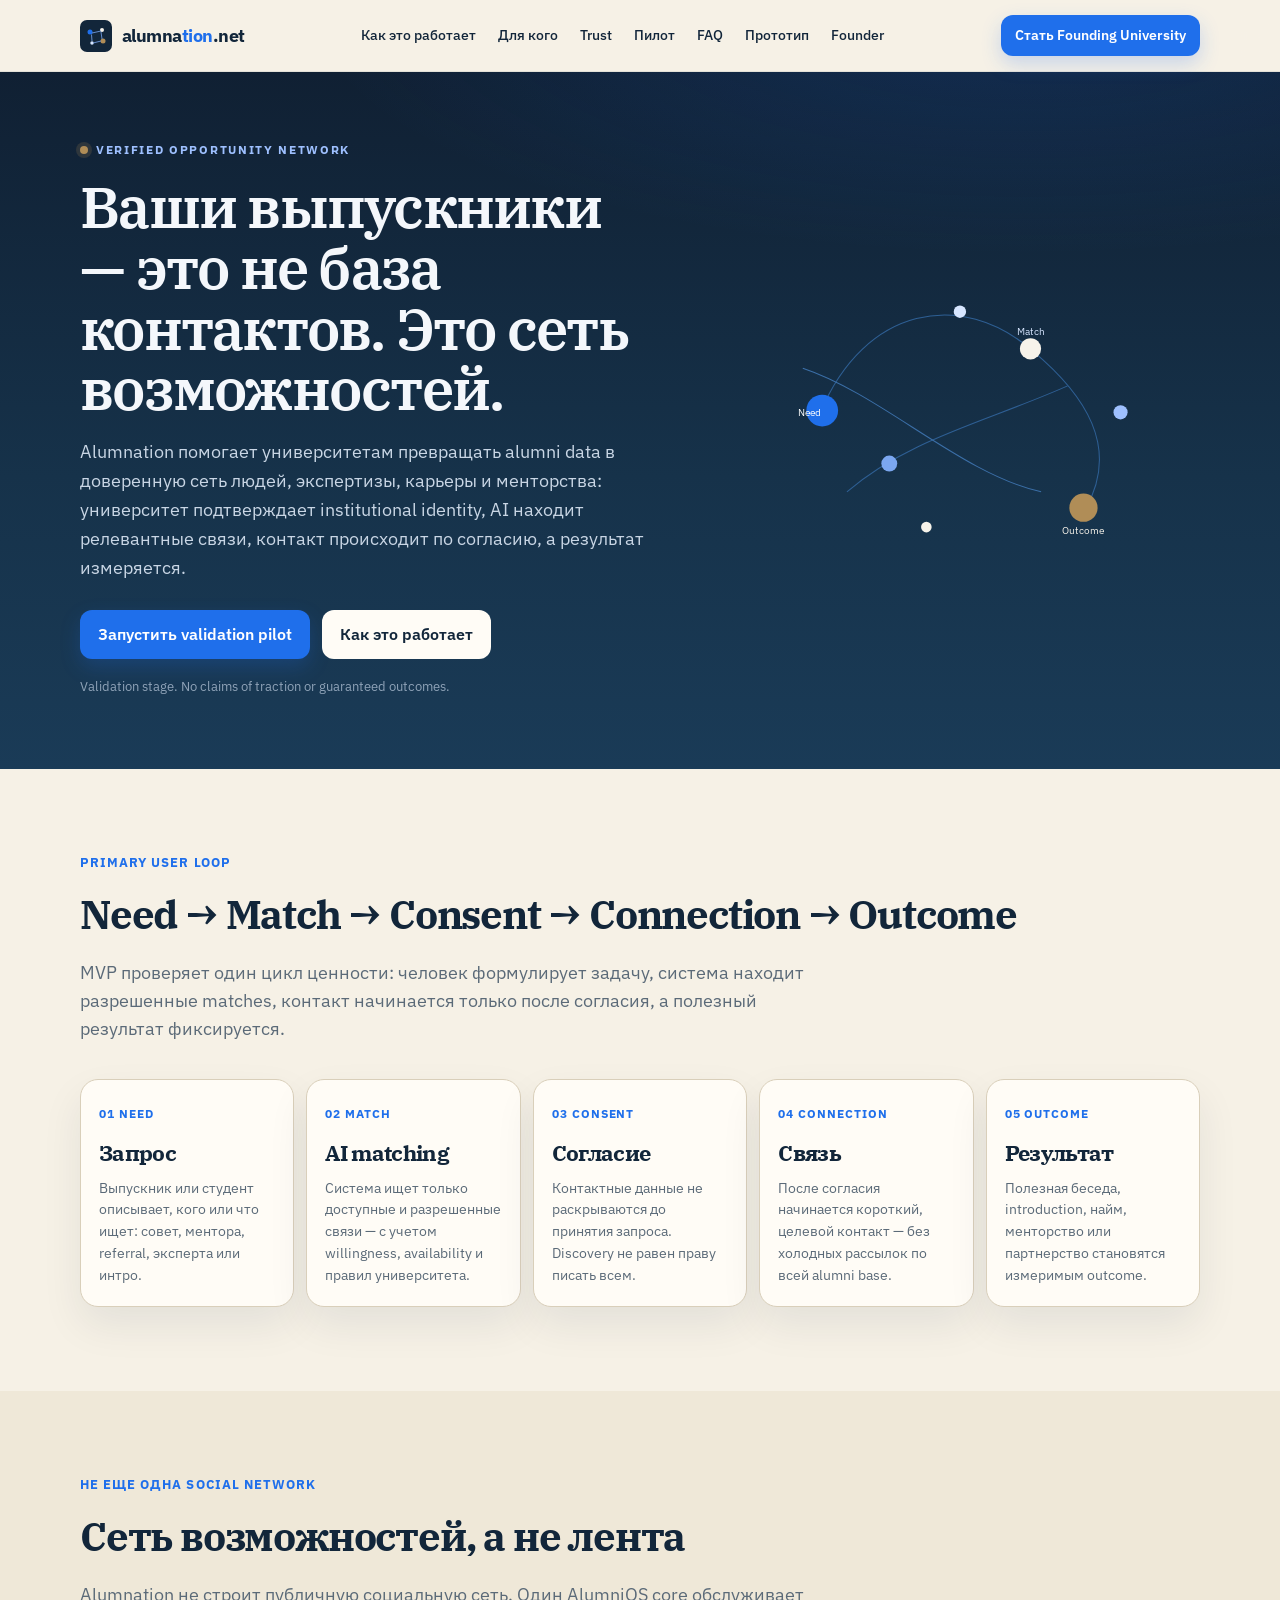
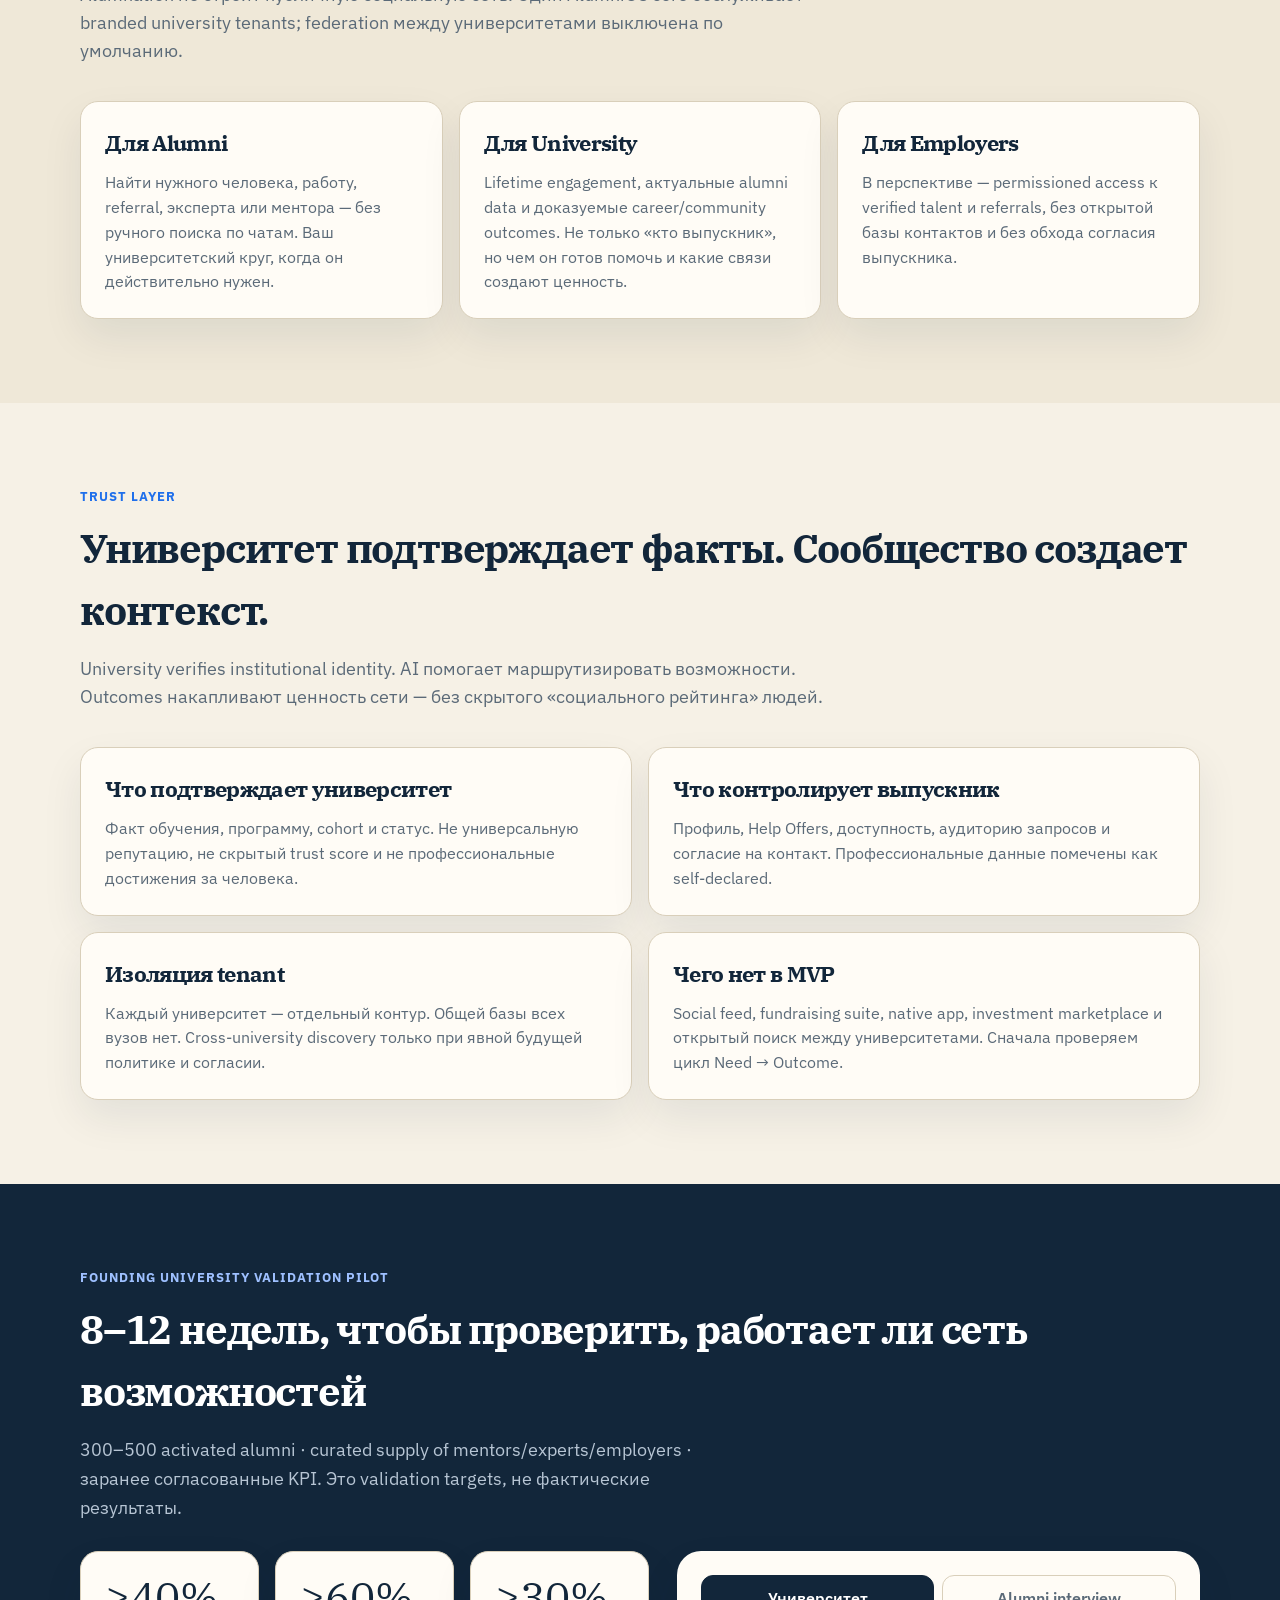
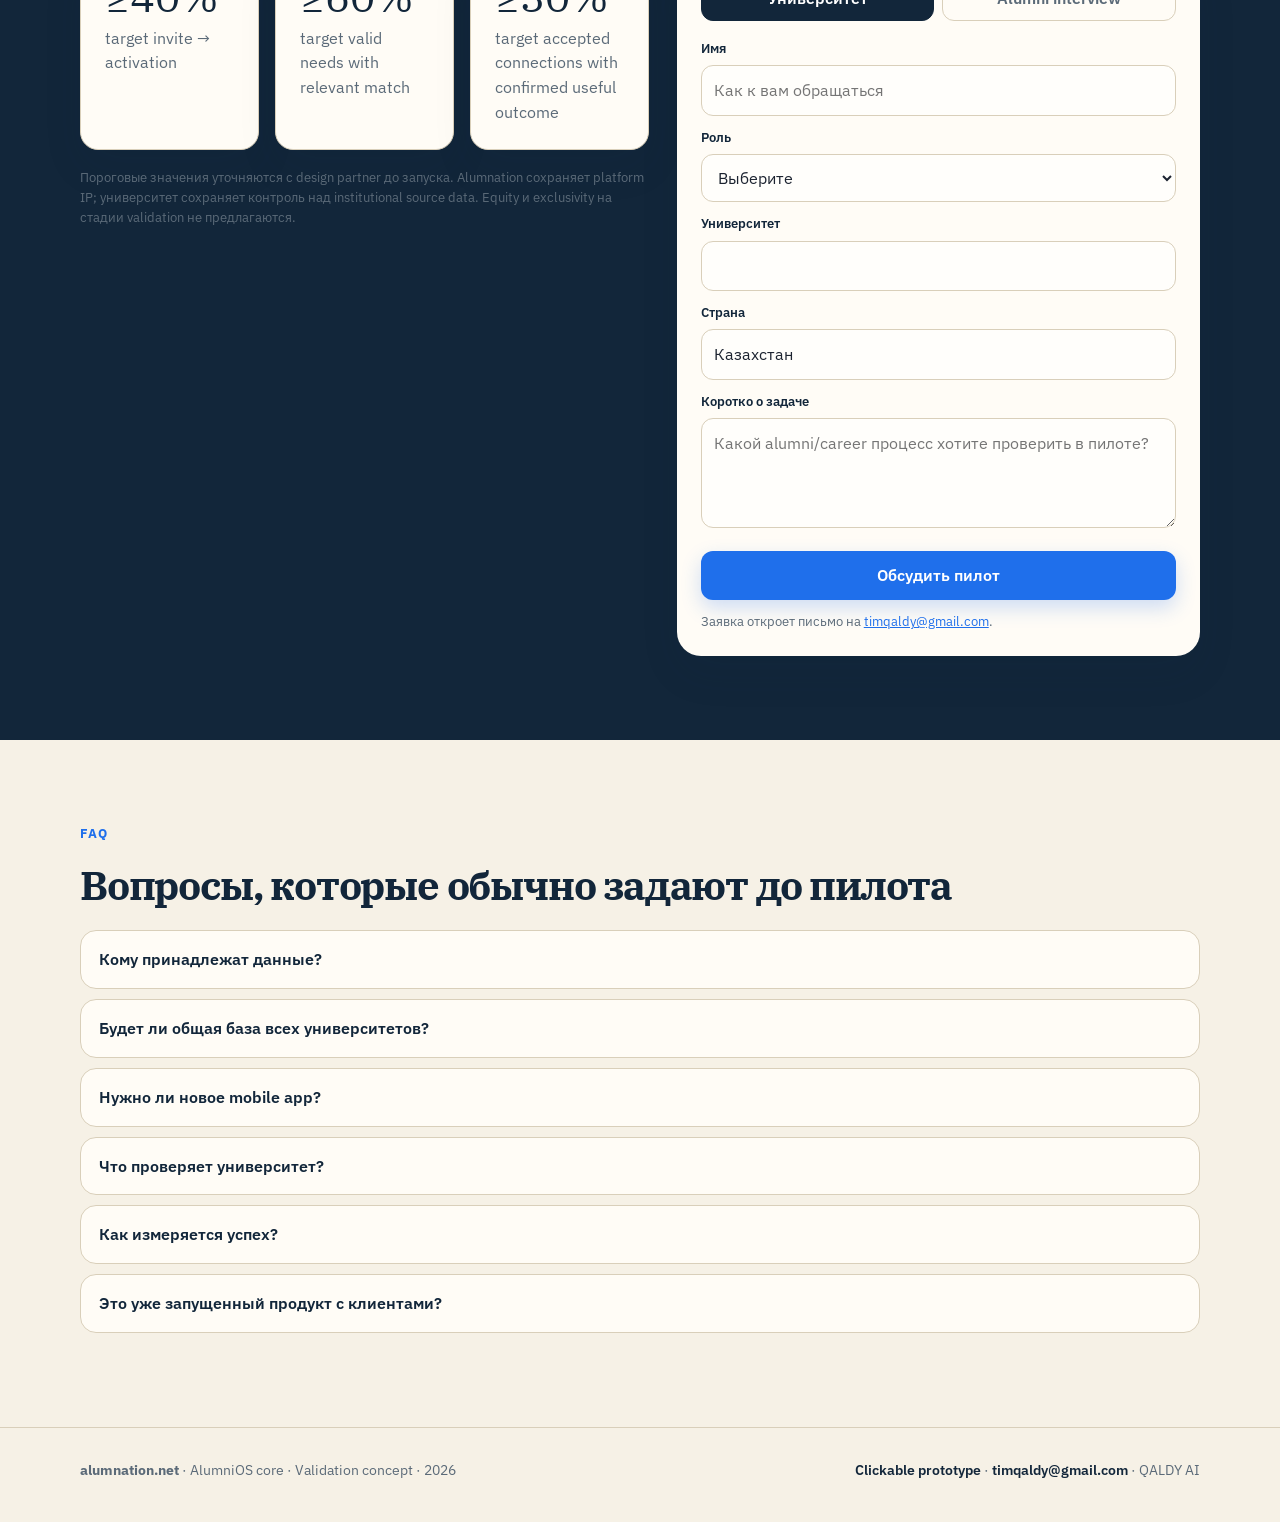
==== commit cc6da2db: "Add Founder menu link and fix brand word spacing. Co-authored-by: Cursor <cursoragent@cursor.com>" ====
--- a/index.html
+++ b/index.html
@@ -34,7 +34,7 @@
     <div class="wrap header-inner">
       <a class="brand" href="./">
         <img class="brand-mark" src="assets/favicon.svg" alt="">
-        alumna<b>tion</b>.net
+        <span>alumna<b>tion</b>.net</span>
       </a>
       <nav class="nav" id="nav">
         <a href="#how">Как это работает</a>
@@ -43,6 +43,7 @@
         <a href="#pilot">Пилот</a>
         <a href="#faq">FAQ</a>
         <a href="prototype.html">Прототип</a>
+        <a href="https://qaldy.com" target="_blank" rel="noopener noreferrer">Founder</a>
       </nav>
       <a class="btn header-cta" href="#pilot" data-event="cta_pilot_click" data-source="header">Стать Founding University</a>
       <button class="menu-toggle" type="button" aria-label="Меню" aria-expanded="false">☰</button>
--- a/css/styles.css
+++ b/css/styles.css
@@ -76,6 +76,7 @@
   font-size: 18px;
   letter-spacing: -0.03em;
 }
+.brand span { white-space: nowrap; }
 .brand b { color: var(--blue); font-weight: 700; }
 .brand-mark {
   width: 32px;
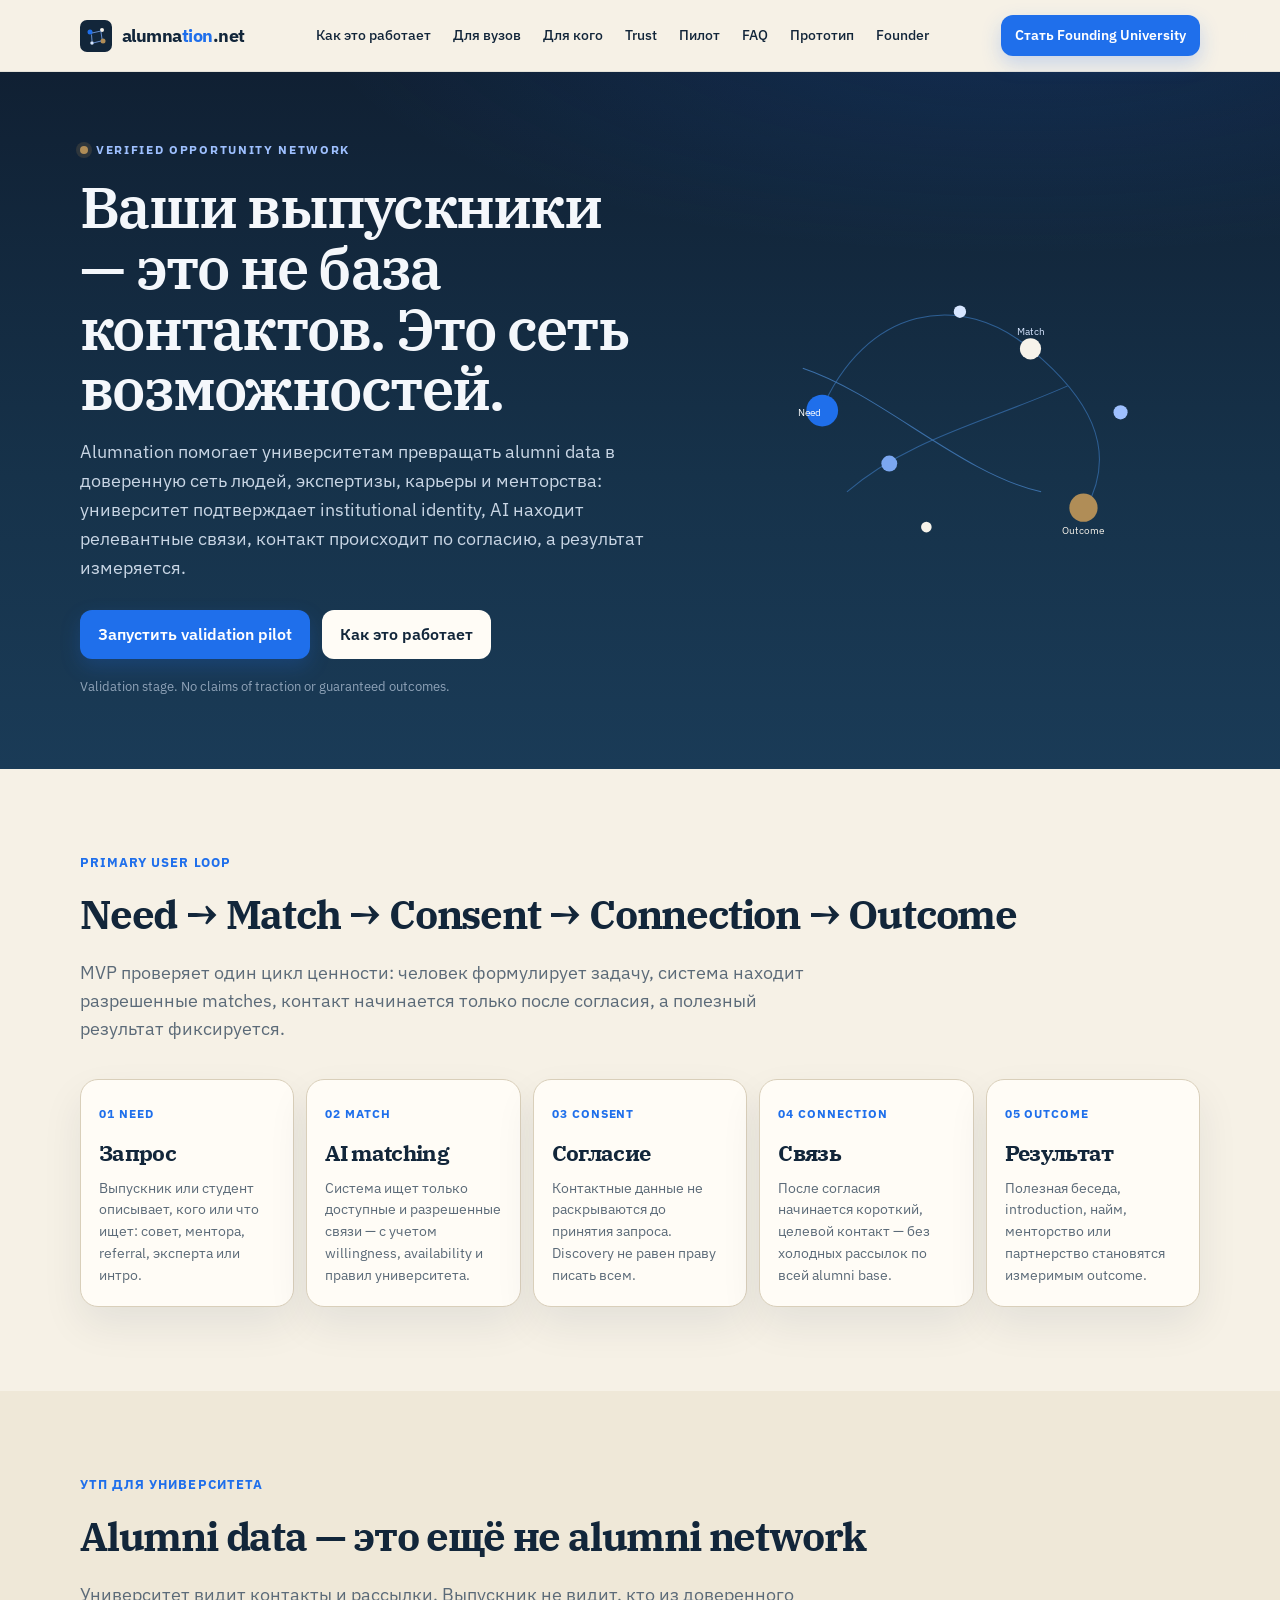
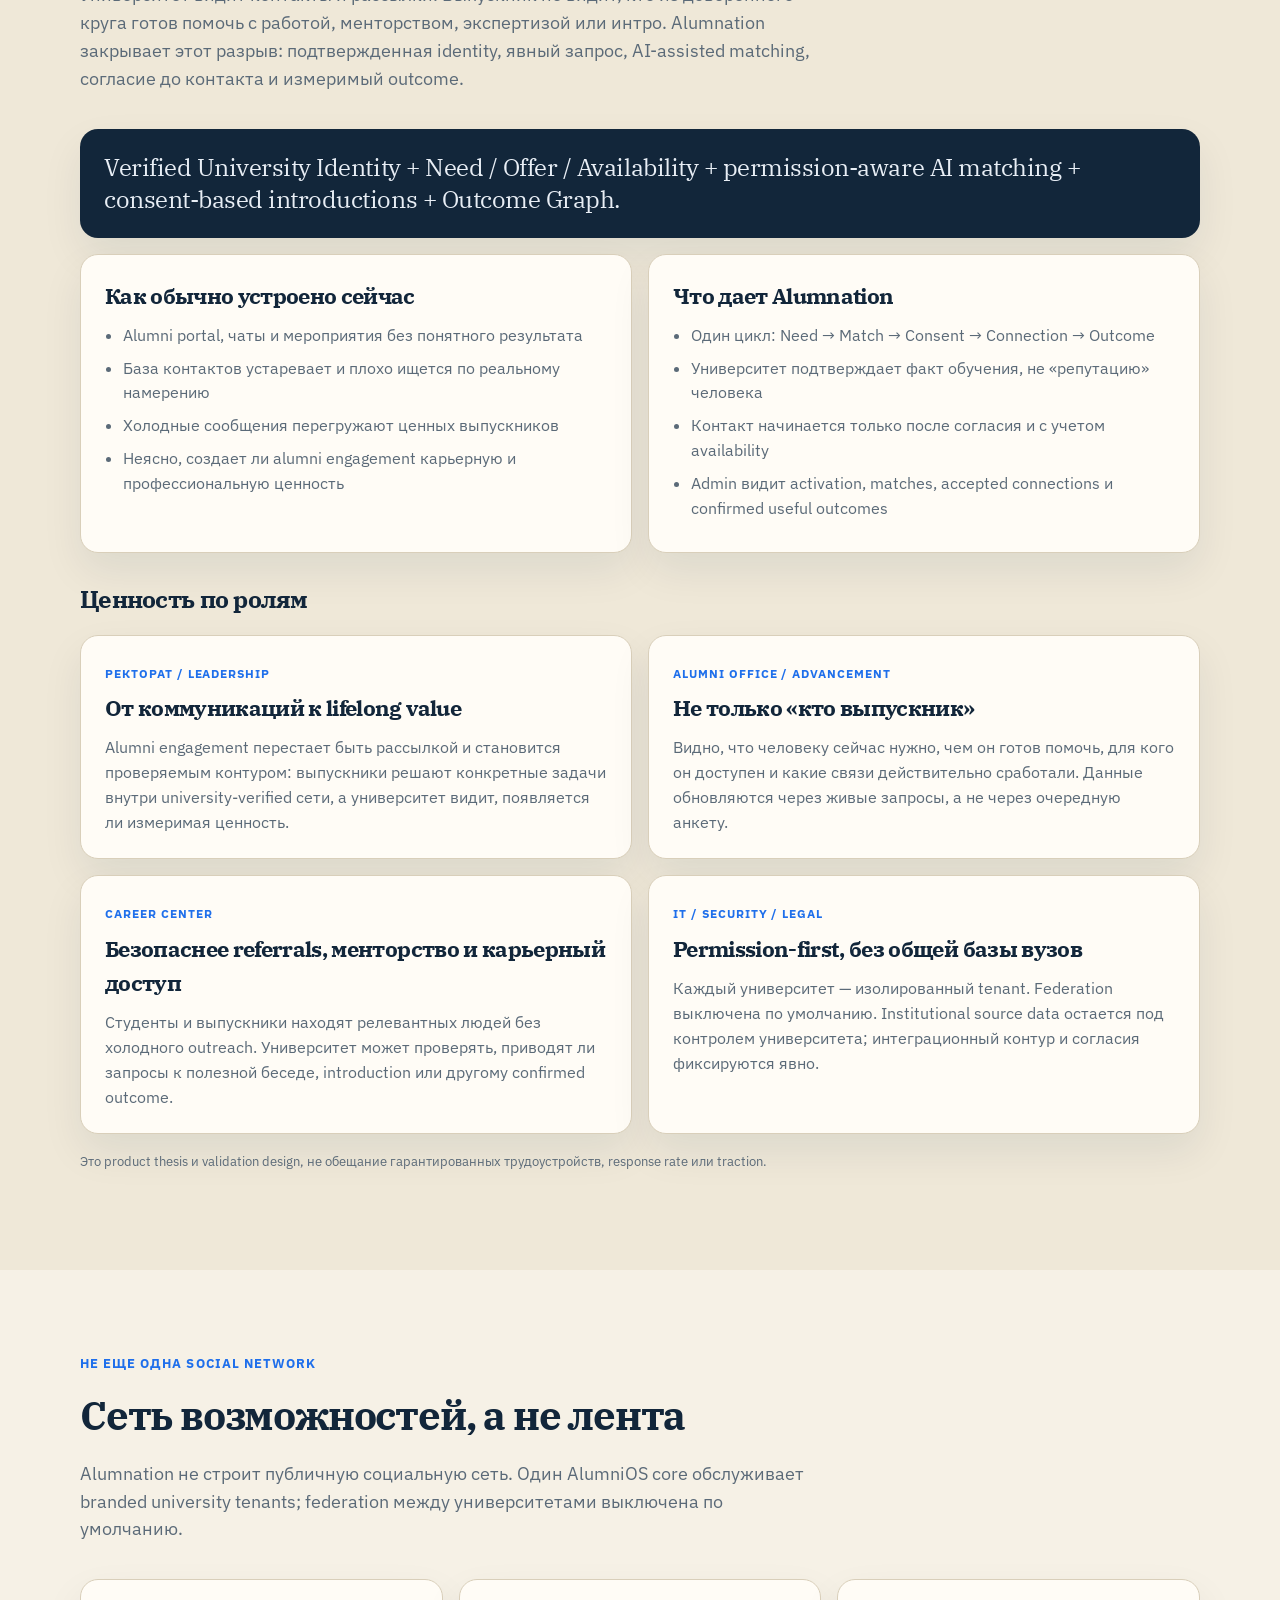
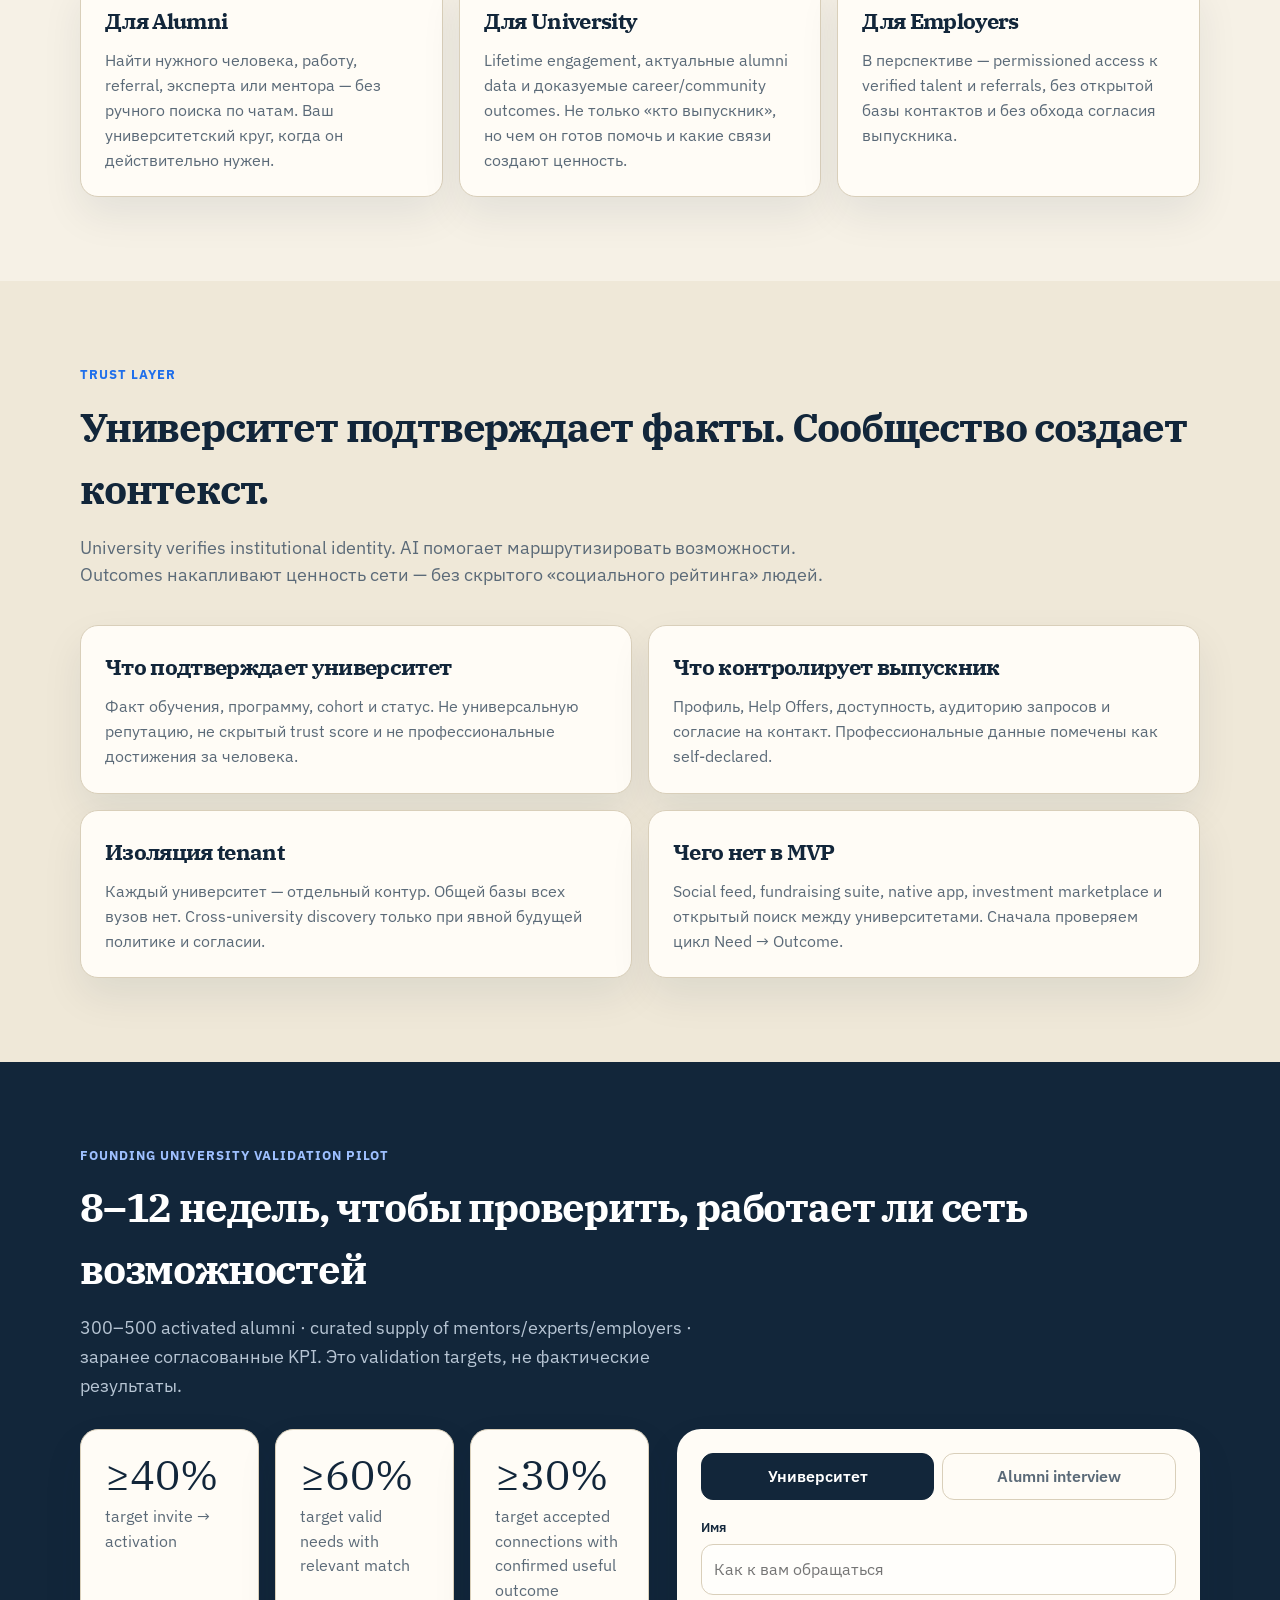
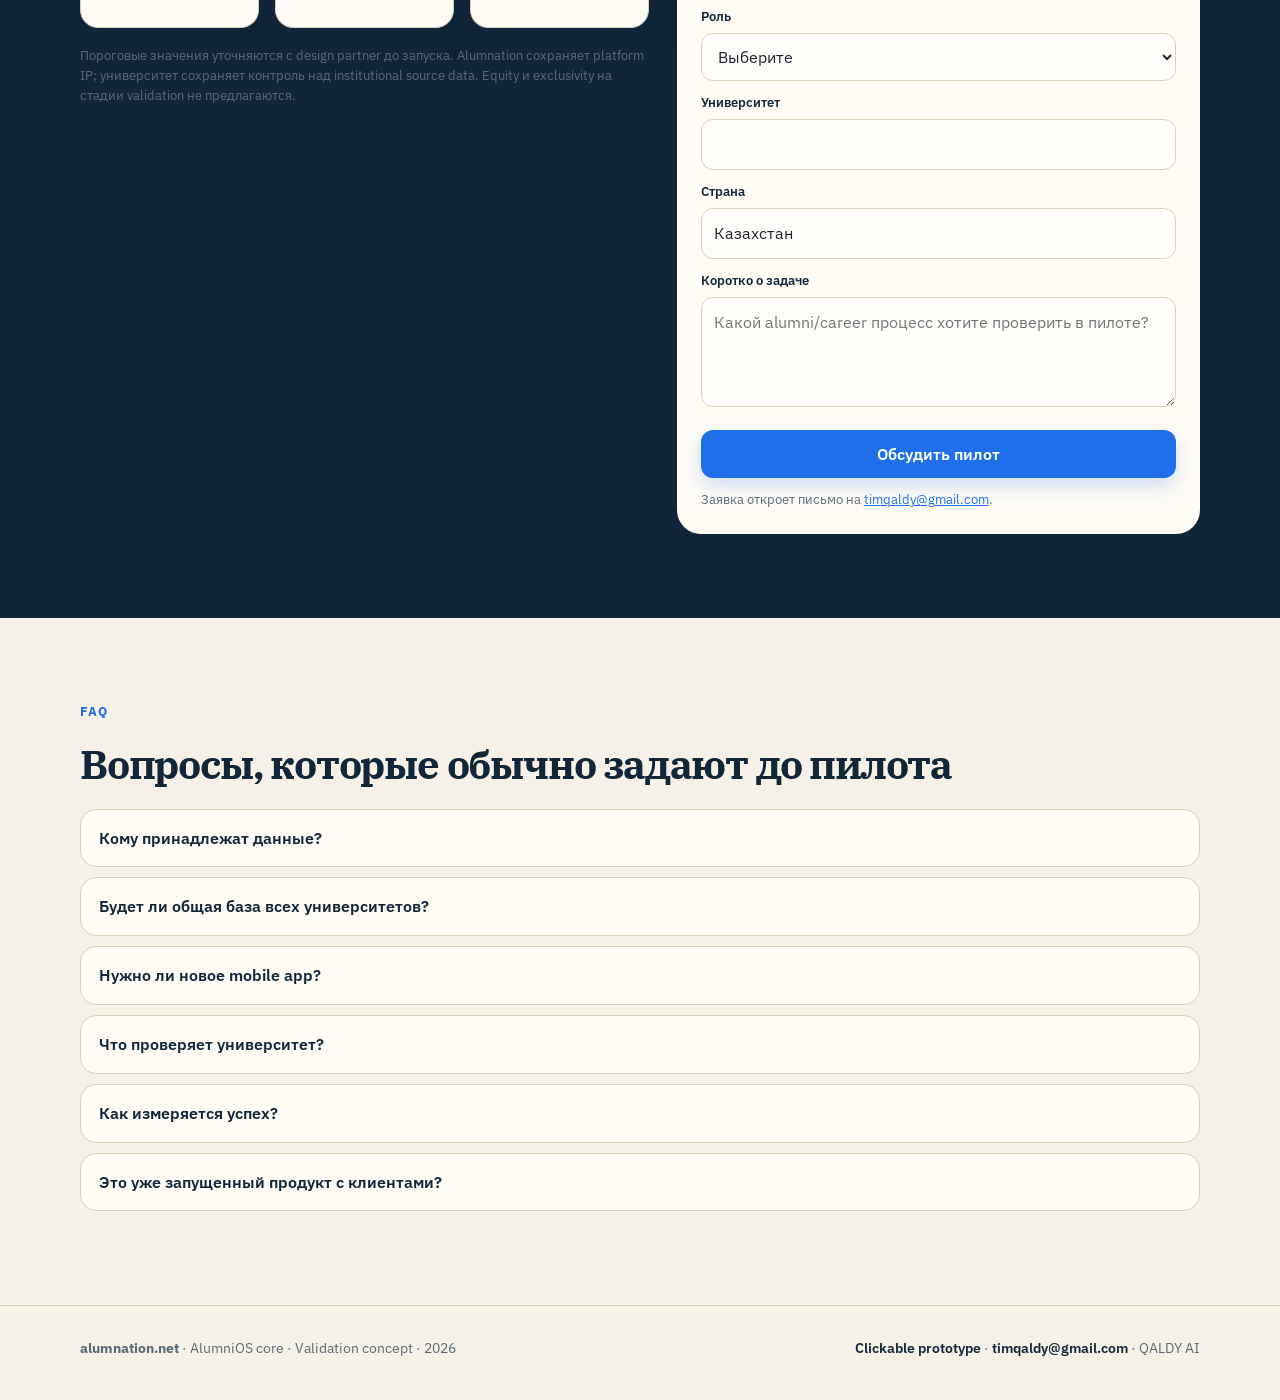
==== commit e8e9b0b6: "Add university USP and value section to the landing. Co-authored-by: Cursor <cursoragent@cursor.com>" ====
--- a/index.html
+++ b/index.html
@@ -38,6 +38,7 @@
       </a>
       <nav class="nav" id="nav">
         <a href="#how">Как это работает</a>
+        <a href="#usp">Для вузов</a>
         <a href="#why">Для кого</a>
         <a href="#trust">Trust</a>
         <a href="#pilot">Пилот</a>
@@ -98,7 +99,62 @@
       </div>
     </section>
 
-    <section class="section soft" id="why">
+    <section class="section soft" id="usp">
+      <div class="wrap">
+        <p class="kicker">УТП для университета</p>
+        <h2>Alumni data — это ещё не alumni network</h2>
+        <p class="sub">Университет видит контакты и рассылки. Выпускник не видит, кто из доверенного круга готов помочь с работой, менторством, экспертизой или интро. Alumnation закрывает этот разрыв: подтвержденная identity, явный запрос, AI-assisted matching, согласие до контакта и измеримый outcome.</p>
+        <div class="usp-banner">
+          <p>Verified University Identity + Need / Offer / Availability + permission-aware AI matching + consent-based introductions + Outcome Graph.</p>
+        </div>
+        <div class="grid-2" style="margin-bottom:16px">
+          <article class="card compare-card">
+            <h3>Как обычно устроено сейчас</h3>
+            <ul>
+              <li>Alumni portal, чаты и мероприятия без понятного результата</li>
+              <li>База контактов устаревает и плохо ищется по реальному намерению</li>
+              <li>Холодные сообщения перегружают ценных выпускников</li>
+              <li>Неясно, создает ли alumni engagement карьерную и профессиональную ценность</li>
+            </ul>
+          </article>
+          <article class="card compare-card">
+            <h3>Что дает Alumnation</h3>
+            <ul>
+              <li>Один цикл: Need → Match → Consent → Connection → Outcome</li>
+              <li>Университет подтверждает факт обучения, не «репутацию» человека</li>
+              <li>Контакт начинается только после согласия и с учетом availability</li>
+              <li>Admin видит activation, matches, accepted connections и confirmed useful outcomes</li>
+            </ul>
+          </article>
+        </div>
+        <h3 class="usp-subhead">Ценность по ролям</h3>
+        <div class="grid-2">
+          <article class="card">
+            <span class="card-kicker">Ректорат / leadership</span>
+            <h3>От коммуникаций к lifelong value</h3>
+            <p>Alumni engagement перестает быть рассылкой и становится проверяемым контуром: выпускники решают конкретные задачи внутри university-verified сети, а университет видит, появляется ли измеримая ценность.</p>
+          </article>
+          <article class="card">
+            <span class="card-kicker">Alumni Office / Advancement</span>
+            <h3>Не только «кто выпускник»</h3>
+            <p>Видно, что человеку сейчас нужно, чем он готов помочь, для кого он доступен и какие связи действительно сработали. Данные обновляются через живые запросы, а не через очередную анкету.</p>
+          </article>
+          <article class="card">
+            <span class="card-kicker">Career Center</span>
+            <h3>Безопаснее referrals, менторство и карьерный доступ</h3>
+            <p>Студенты и выпускники находят релевантных людей без холодного outreach. Университет может проверять, приводят ли запросы к полезной беседе, introduction или другому confirmed outcome.</p>
+          </article>
+          <article class="card">
+            <span class="card-kicker">IT / Security / Legal</span>
+            <h3>Permission-first, без общей базы вузов</h3>
+            <p>Каждый университет — изолированный tenant. Federation выключена по умолчанию. Institutional source data остается под контролем университета; интеграционный контур и согласия фиксируются явно.</p>
+          </article>
+        </div>
+        <p class="small" style="margin-top:18px">Это product thesis и validation design, не обещание гарантированных трудоустройств, response rate или traction.</p>
+      </div>
+    </section>
+
+    <section class="section" id="why">
       <div class="wrap">
         <p class="kicker">Не еще одна social network</p>
         <h2>Сеть возможностей, а не лента</h2>
@@ -120,7 +176,7 @@
       </div>
     </section>
 
-    <section class="section" id="trust">
+    <section class="section soft" id="trust">
       <div class="wrap">
         <p class="kicker">Trust layer</p>
         <h2>Университет подтверждает факты. Сообщество создает контекст.</h2>
--- a/css/styles.css
+++ b/css/styles.css
@@ -243,6 +243,11 @@
   padding: 20px 18px;
   min-height: 180px;
   box-shadow: var(--shadow);
+  transition: transform 0.25s ease, box-shadow 0.25s ease;
+}
+.loop-item:hover {
+  transform: translateY(-6px);
+  box-shadow: 0 22px 40px rgba(18, 38, 58, 0.14);
 }
 .loop-item span {
   display: inline-block;
@@ -268,10 +273,46 @@
   border-radius: var(--radius);
   padding: 24px;
   box-shadow: var(--shadow);
+  transition: transform 0.25s ease, box-shadow 0.25s ease;
+}
+.card:hover {
+  transform: translateY(-6px);
+  box-shadow: 0 22px 40px rgba(18, 38, 58, 0.14);
 }
 .card h3 { margin: 0 0 10px; font-size: 22px; color: var(--navy); }
 .card p { margin: 0; color: var(--muted); }
 .card ul { margin: 10px 0 0; padding-left: 18px; color: var(--muted); }
+.card-kicker {
+  display: inline-block;
+  color: var(--blue);
+  font-size: 12px;
+  font-weight: 700;
+  letter-spacing: 0.08em;
+  text-transform: uppercase;
+  margin-bottom: 8px;
+}
+.usp-banner {
+  background: var(--navy);
+  color: #E8EEF5;
+  border-radius: var(--radius);
+  padding: 22px 24px;
+  margin: 0 0 16px;
+  box-shadow: var(--shadow);
+}
+.usp-banner p {
+  margin: 0;
+  font-family: "IBM Plex Serif", Georgia, serif;
+  font-size: clamp(18px, 2.4vw, 24px);
+  line-height: 1.35;
+  letter-spacing: -0.02em;
+}
+.usp-subhead {
+  font-family: "IBM Plex Serif", Georgia, serif;
+  font-size: 24px;
+  color: var(--navy);
+  margin: 28px 0 16px;
+}
+.compare-card li { margin-bottom: 8px; }
 
 .metric {
   font-family: "IBM Plex Serif", Georgia, serif;
@@ -407,4 +448,6 @@
 @media (prefers-reduced-motion: reduce) {
   html { scroll-behavior: auto; }
   .node-pulse { animation: none; }
-}
+  .loop-item, .card { transition: none; }
+  .loop-item:hover, .card:hover { transform: none; }
+}
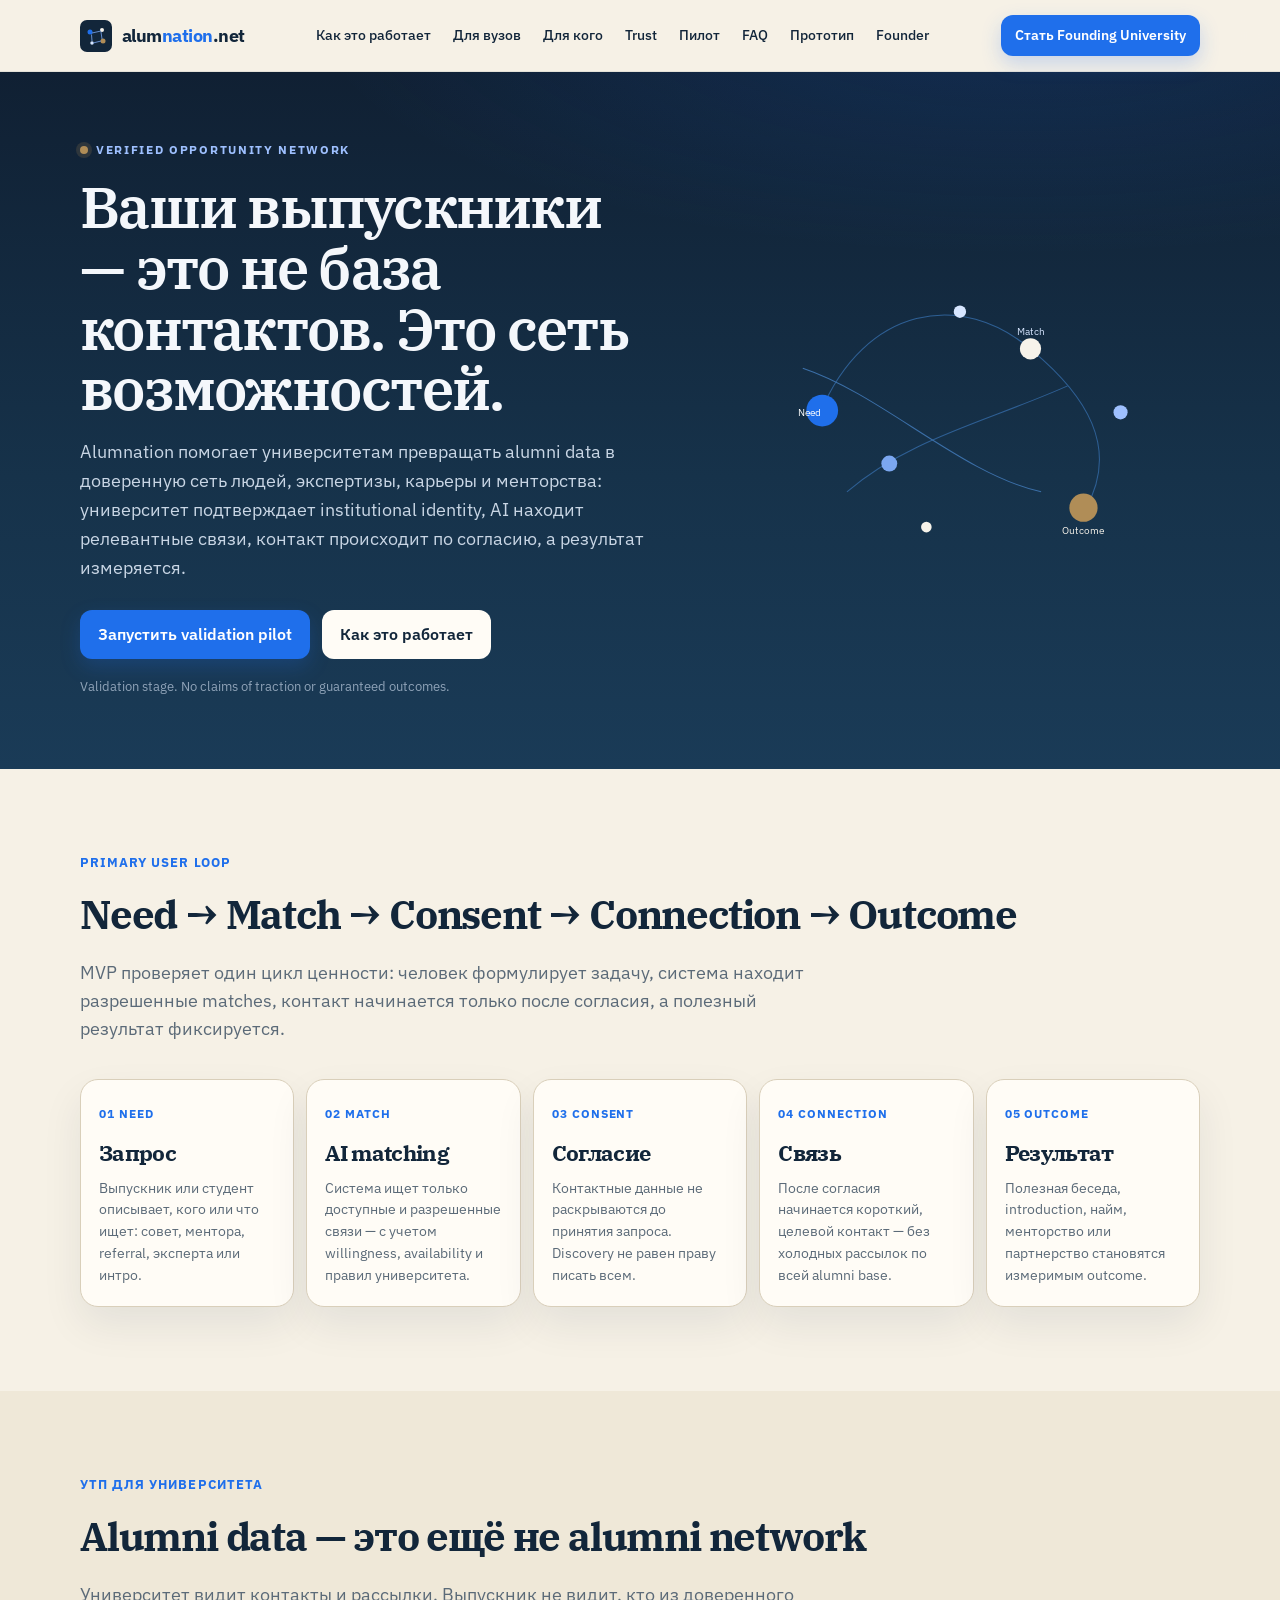
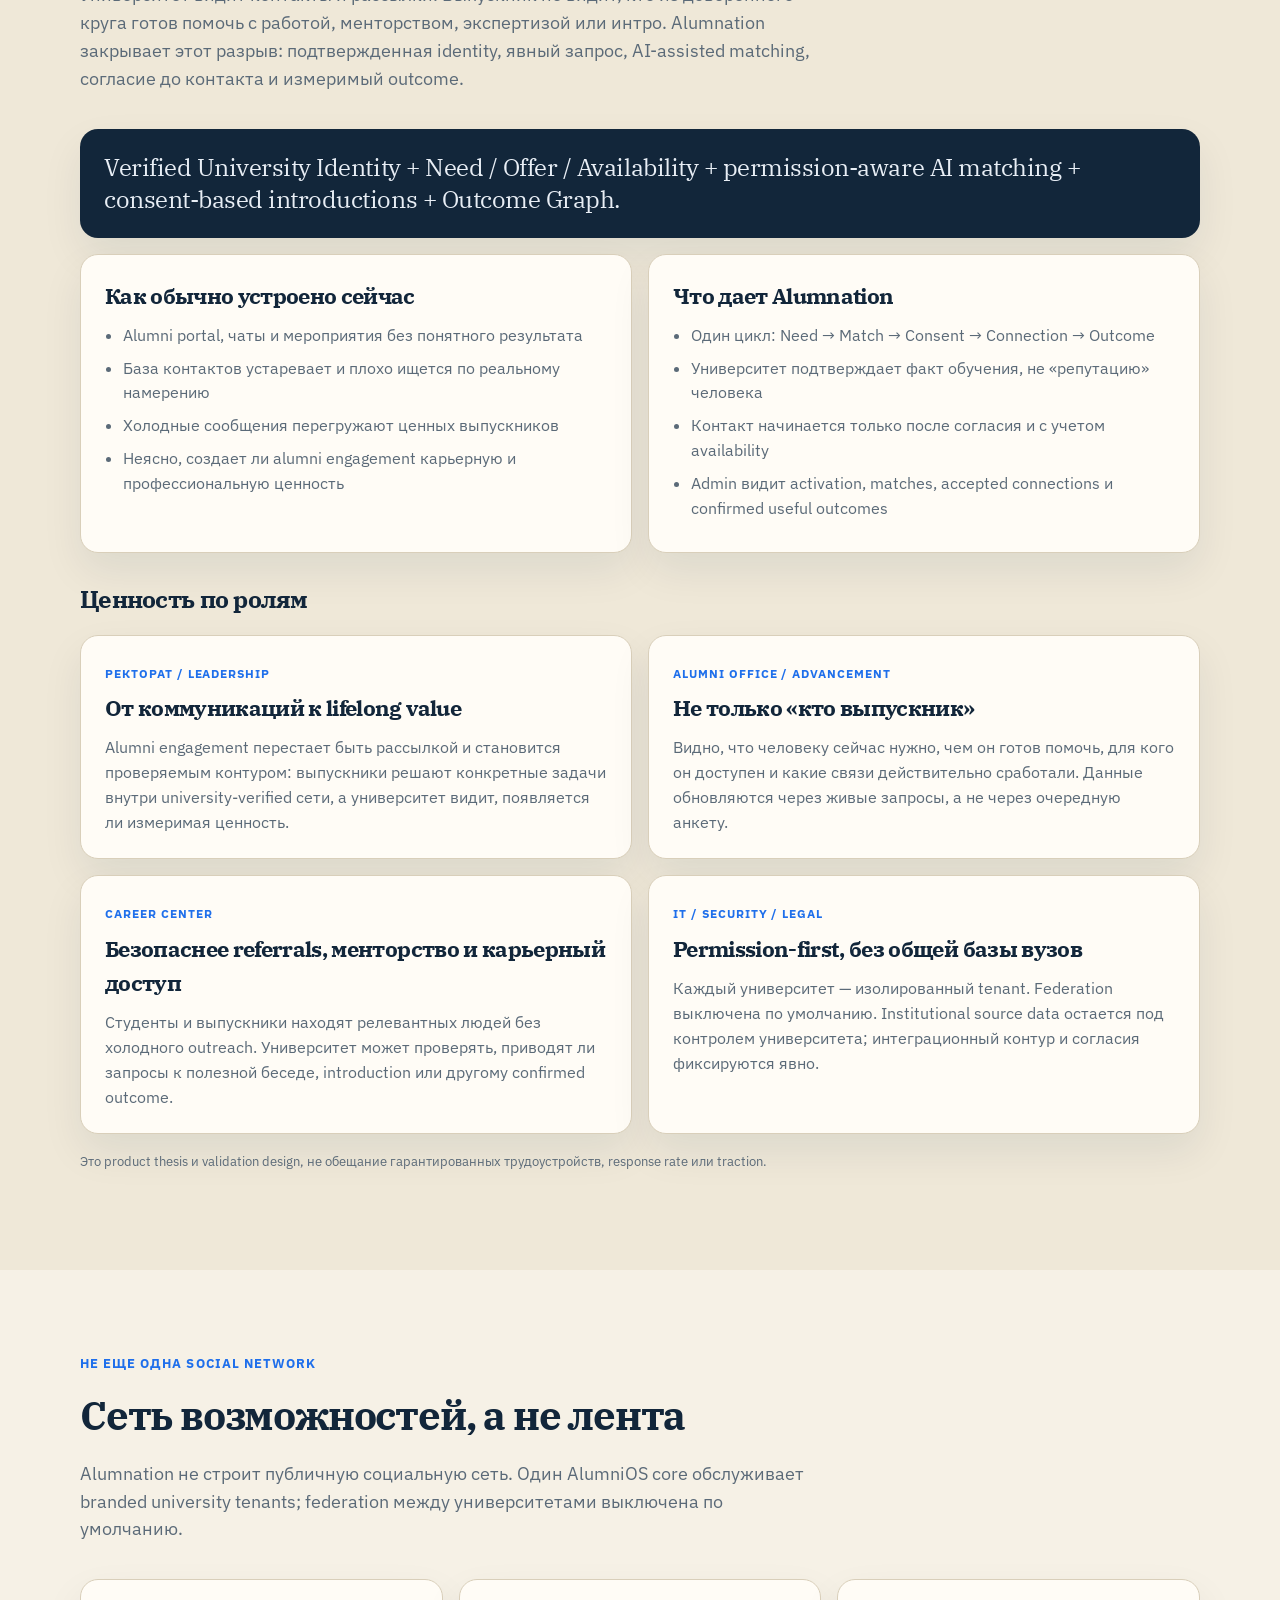
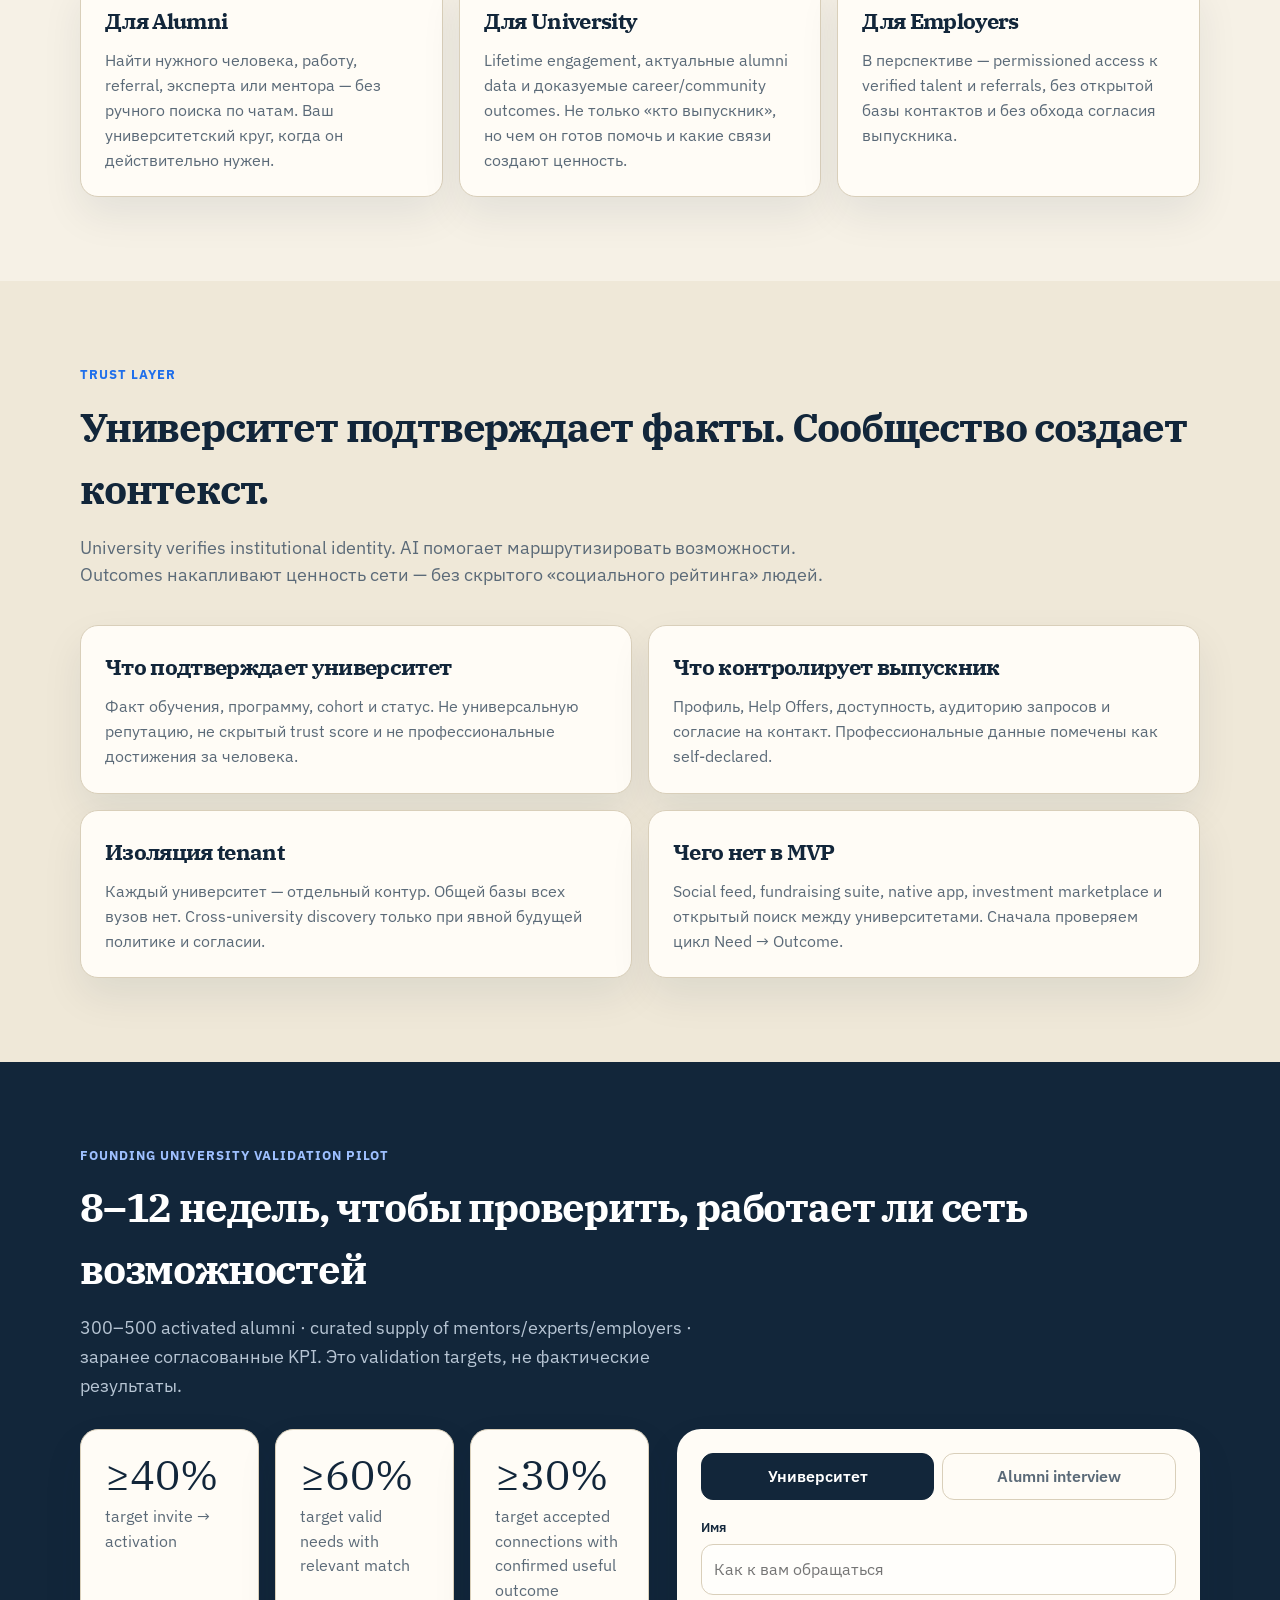
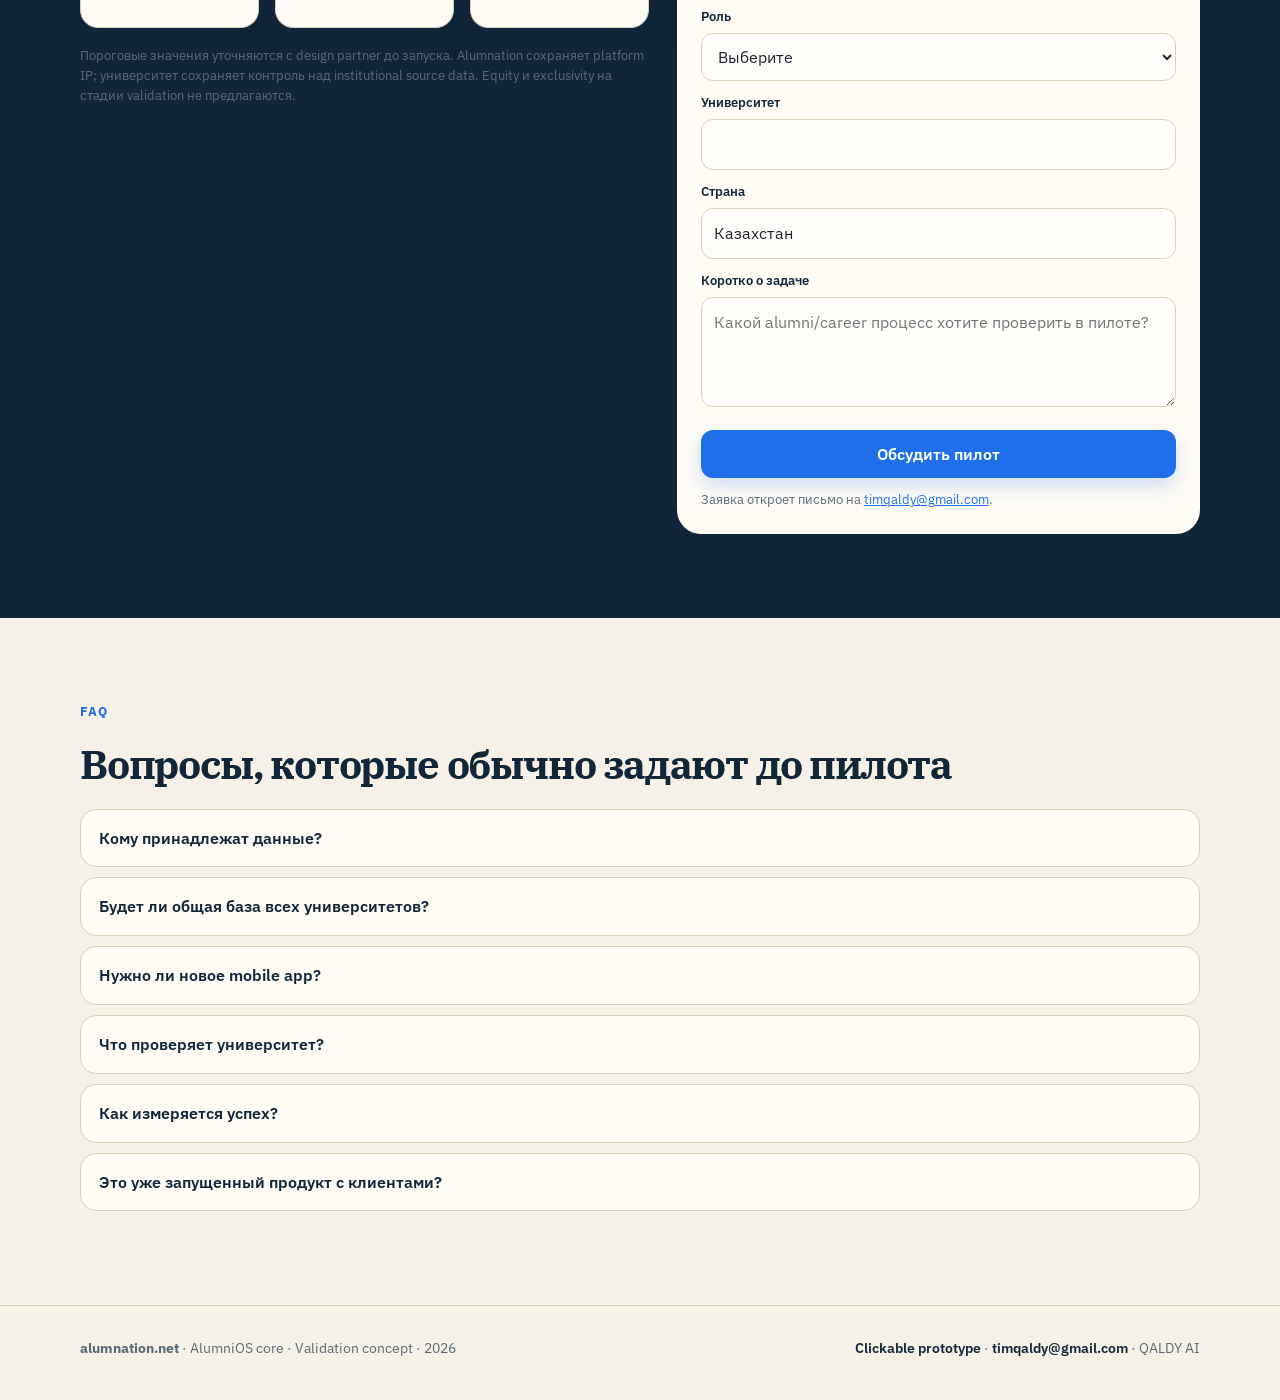
==== commit a1f04429: "Color the nation segment in the Alumnation wordmark. Co-authored-by: Cursor <cursoragent@cursor.com>" ====
--- a/index.html
+++ b/index.html
@@ -34,7 +34,7 @@
     <div class="wrap header-inner">
       <a class="brand" href="./">
         <img class="brand-mark" src="assets/favicon.svg" alt="">
-        <span>alumna<b>tion</b>.net</span>
+        <span>alum<b>nation</b>.net</span>
       </a>
       <nav class="nav" id="nav">
         <a href="#how">Как это работает</a>
